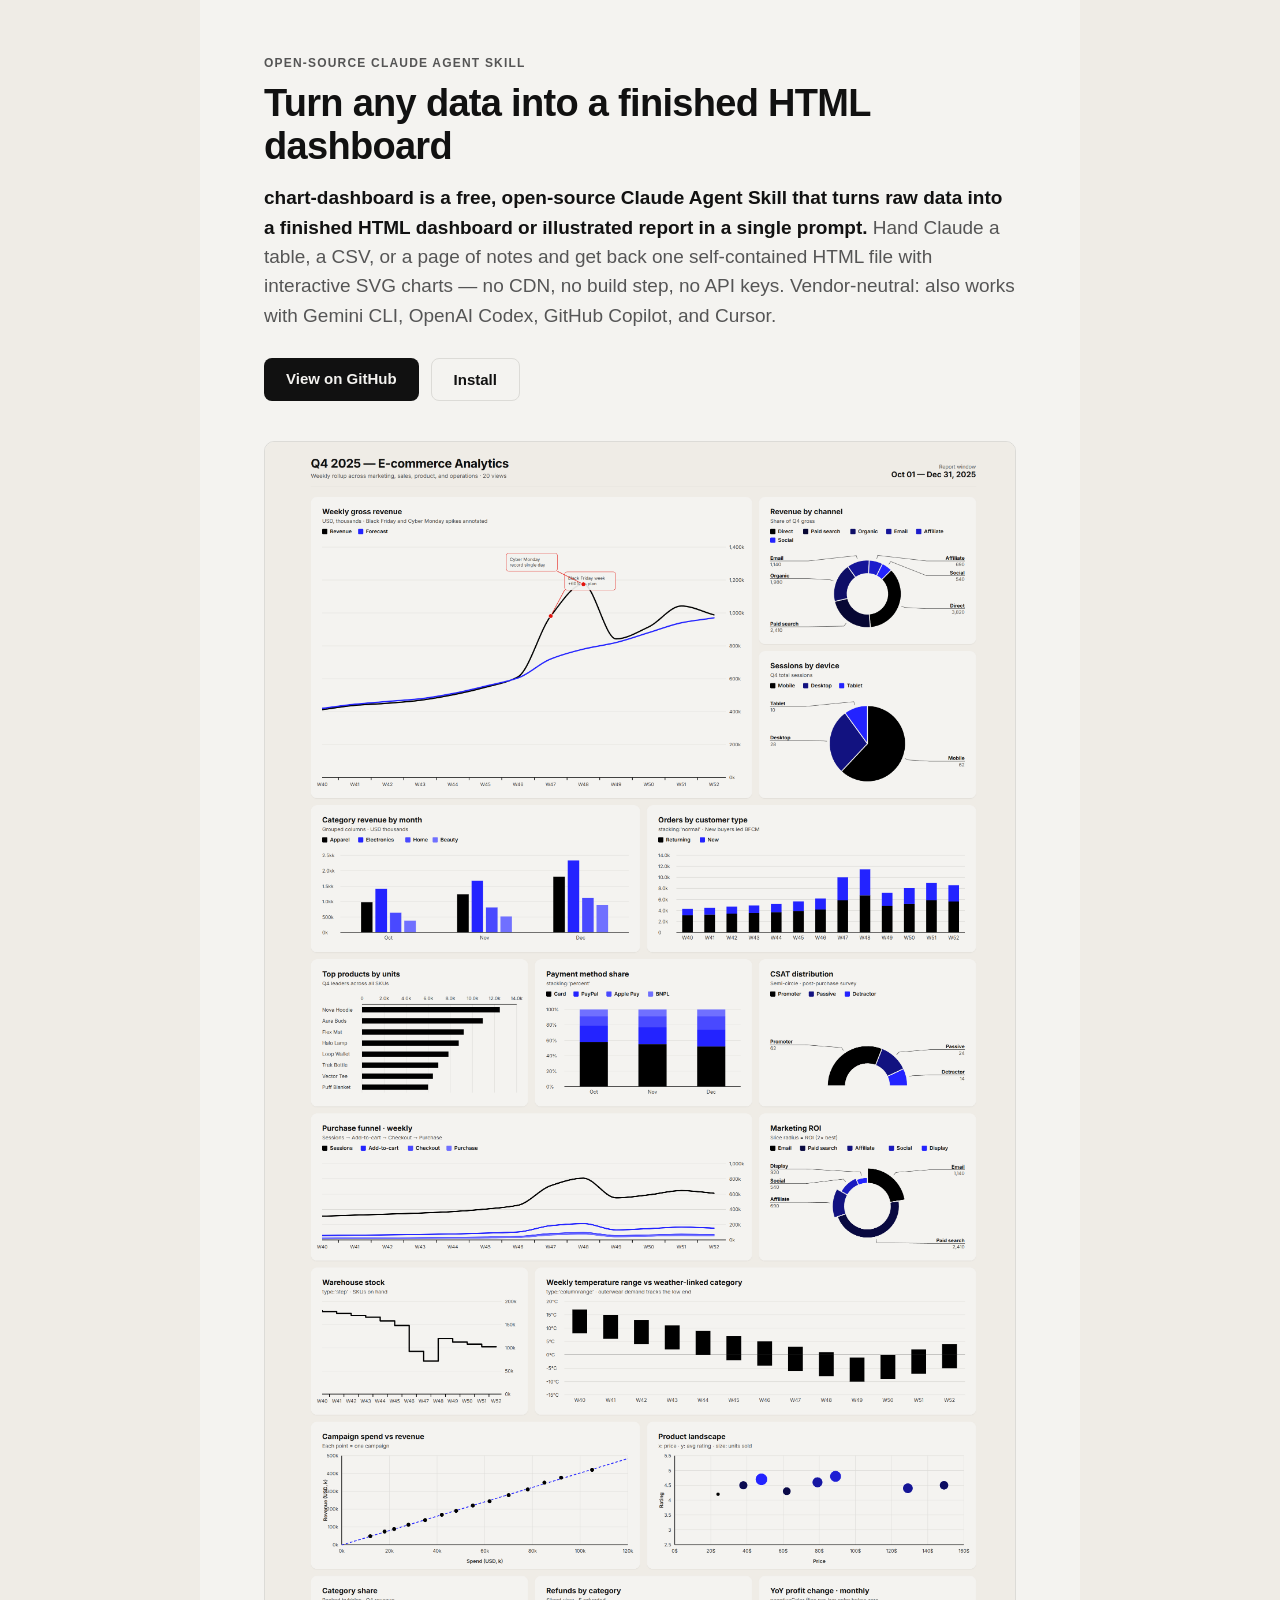
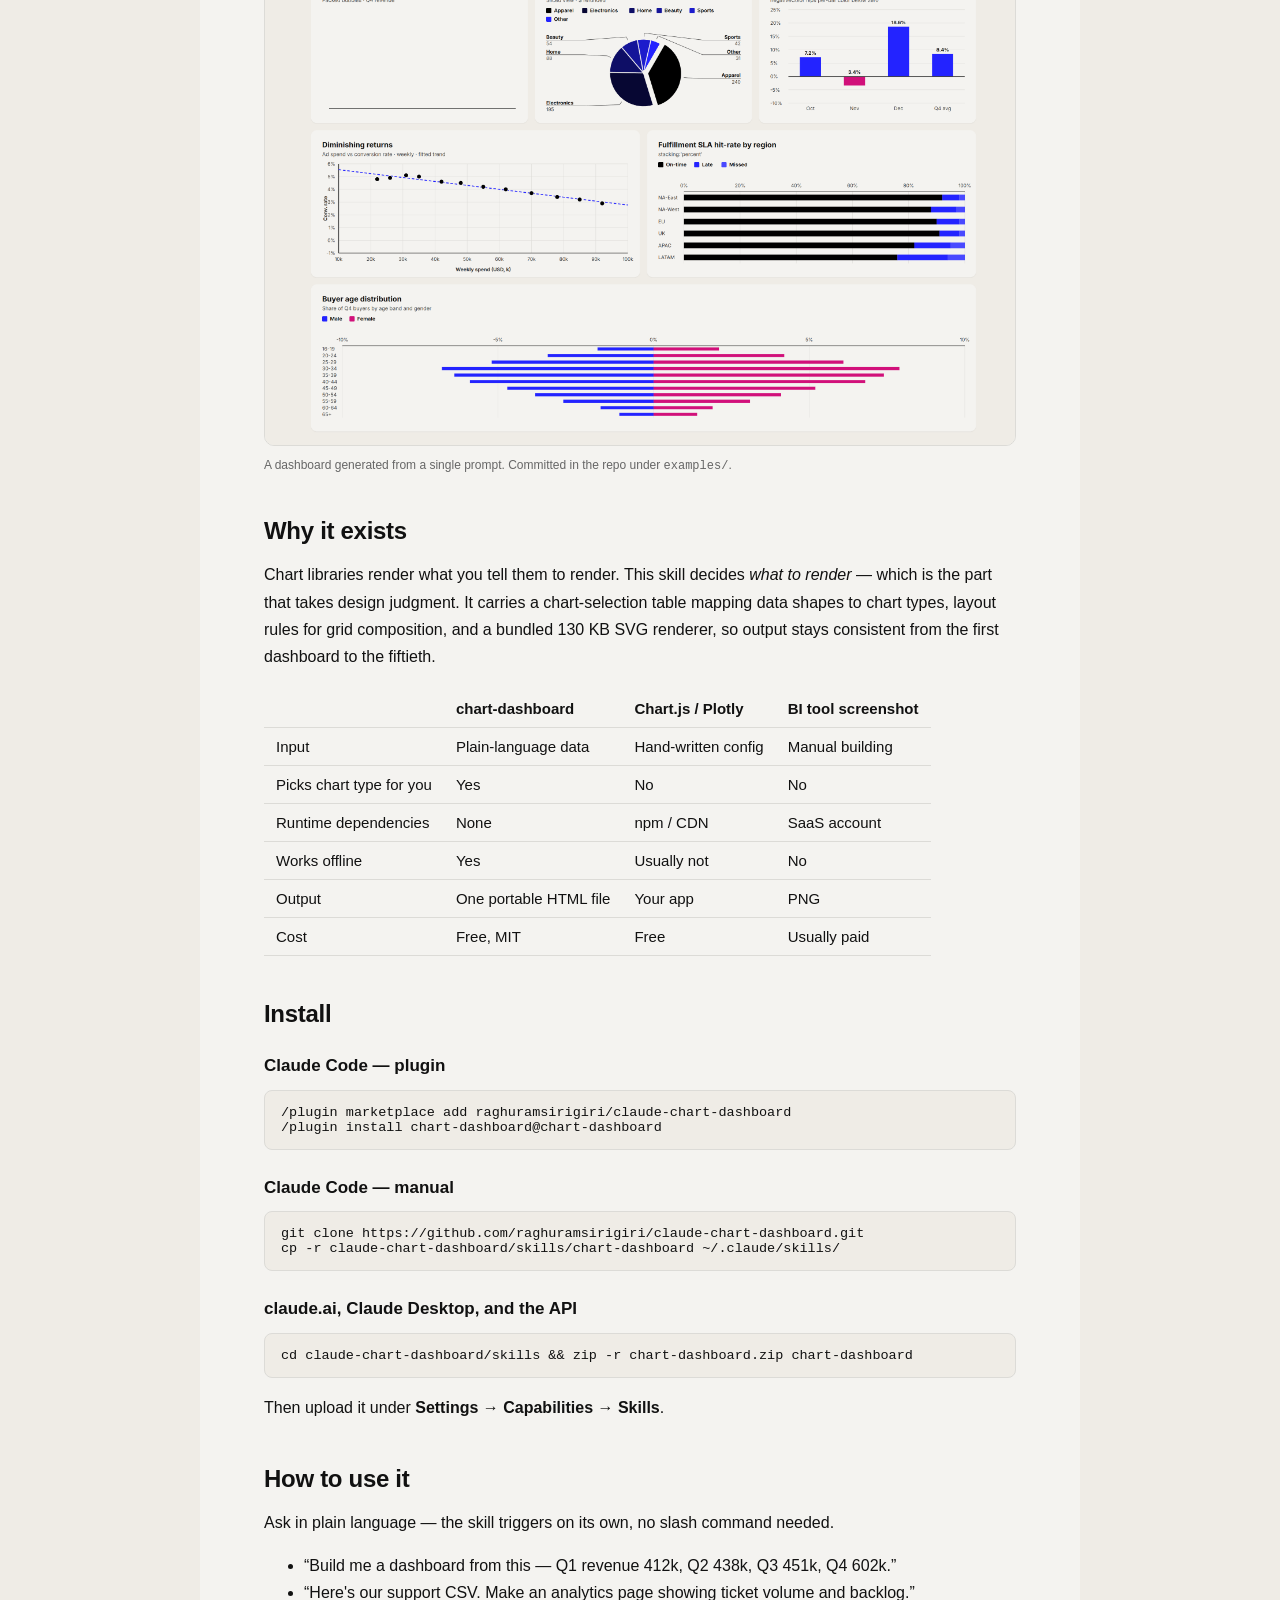
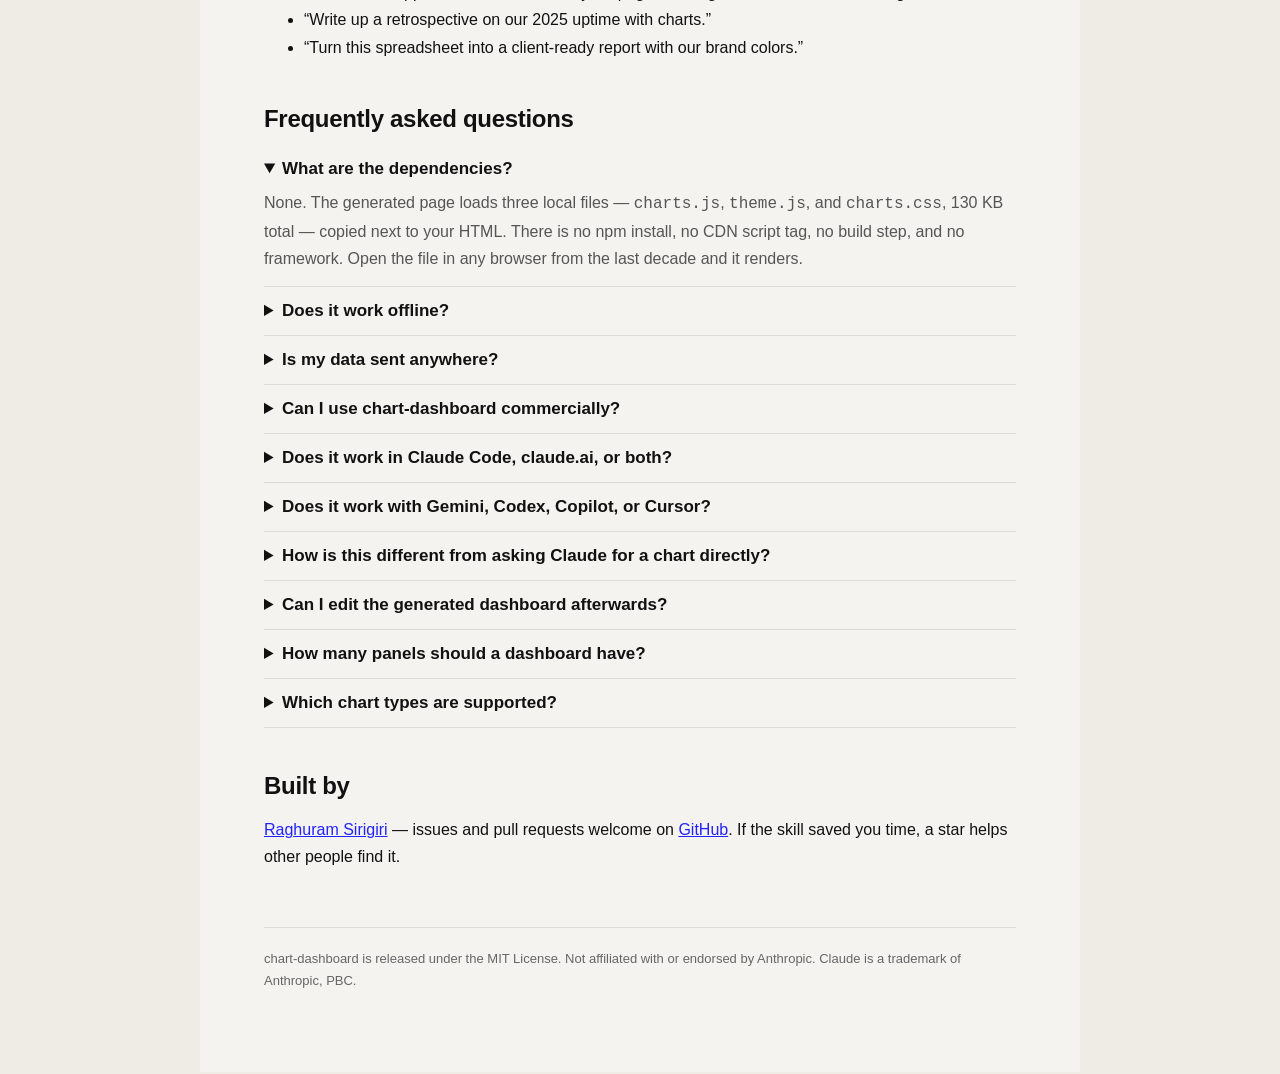
==== docs/index.html @ 050ef976 "feat: add documentation, vendor-neutral instruction files, and landing page for chart-dashboard skil" ====
<!doctype html>
<html lang="en">
<head>
<meta charset="utf-8">
<meta name="viewport" content="width=device-width,initial-scale=1">
<title>chart-dashboard — Claude Skill for HTML Dashboards &amp; Reports</title>
<meta name="description" content="Free Claude Agent Skill that turns a table, CSV, or plain-language data into a self-contained HTML dashboard with interactive SVG charts. Zero dependencies.">
<link rel="canonical" href="https://raghuramsirigiri.github.io/claude-chart-dashboard/">
<meta name="author" content="Raghuram Sirigiri">
<meta name="robots" content="index,follow,max-image-preview:large">

<meta property="og:type" content="website">
<meta property="og:site_name" content="chart-dashboard">
<meta property="og:url" content="https://raghuramsirigiri.github.io/claude-chart-dashboard/">
<meta property="og:title" content="chart-dashboard — Claude Skill for Generating HTML Dashboards from Any Data">
<meta property="og:description" content="Turn a table, CSV, or plain-language data into a self-contained HTML dashboard with interactive SVG charts. Zero dependencies, works offline, MIT licensed.">
<meta property="og:image" content="https://raghuramsirigiri.github.io/claude-chart-dashboard/screenshot.png">
<meta property="og:image:alt" content="A 20-panel HTML analytics dashboard generated by the chart-dashboard Claude skill">

<meta name="twitter:card" content="summary_large_image">
<meta name="twitter:title" content="chart-dashboard — Claude Skill for Generating HTML Dashboards">
<meta name="twitter:description" content="Turn any data into a self-contained HTML dashboard with interactive SVG charts. Zero dependencies, works offline.">
<meta name="twitter:image" content="https://raghuramsirigiri.github.io/claude-chart-dashboard/screenshot.png">

<script type="application/ld+json">
{
  "@context": "https://schema.org",
  "@type": "SoftwareApplication",
  "name": "chart-dashboard",
  "alternateName": "chart-dashboard Claude Skill",
  "description": "A Claude Agent Skill that turns any data — a table, CSV, pasted numbers, metrics, or notes — into a self-contained HTML dashboard or illustrated report with interactive SVG charts. No CDN, no build step, no runtime dependencies.",
  "applicationCategory": "DeveloperApplication",
  "applicationSubCategory": "Data Visualization",
  "operatingSystem": "Windows, macOS, Linux, Web",
  "url": "https://raghuramsirigiri.github.io/claude-chart-dashboard/",
  "codeRepository": "https://github.com/raghuramsirigiri/claude-chart-dashboard",
  "downloadUrl": "https://github.com/raghuramsirigiri/claude-chart-dashboard",
  "license": "https://opensource.org/licenses/MIT",
  "softwareVersion": "1.0.0",
  "programmingLanguage": "JavaScript",
  "screenshot": "https://raghuramsirigiri.github.io/claude-chart-dashboard/screenshot.png",
  "offers": {
    "@type": "Offer",
    "price": "0",
    "priceCurrency": "USD"
  },
  "author": {
    "@type": "Person",
    "name": "Raghuram Sirigiri",
    "url": "https://github.com/raghuramsirigiri",
    "sameAs": ["https://github.com/raghuramsirigiri"]
  },
  "keywords": "claude skill, claude code plugin, dashboard generator, data visualization, SVG charts, HTML dashboard, CSV to dashboard, KPI report, business intelligence"
}
</script>

<script type="application/ld+json">
{
  "@context": "https://schema.org",
  "@type": "FAQPage",
  "mainEntity": [
    {
      "@type": "Question",
      "name": "What are the dependencies?",
      "acceptedAnswer": {
        "@type": "Answer",
        "text": "None. The generated page loads three local files — charts.js, theme.js, and charts.css, 130 KB total — copied next to your HTML. There is no npm install, no CDN script tag, no build step, and no framework. Open the file in any browser from the last decade and it renders."
      }
    },
    {
      "@type": "Question",
      "name": "Does it work offline?",
      "acceptedAnswer": {
        "@type": "Answer",
        "text": "Yes. The only outbound request is an optional Google Fonts import for the Inter typeface. If that fails — offline, air-gapped, or behind a strict content security policy — the charts fall back to Segoe UI or Helvetica and everything still renders. Delete the @import line for zero network calls."
      }
    },
    {
      "@type": "Question",
      "name": "Is my data sent anywhere?",
      "acceptedAnswer": {
        "@type": "Answer",
        "text": "The generated HTML makes no network calls and contains no analytics or telemetry. Your data is embedded in the file itself and stays wherever you put the file. Claude itself processes your prompt normally — this skill adds no extra data flow."
      }
    },
    {
      "@type": "Question",
      "name": "Can I use chart-dashboard commercially?",
      "acceptedAnswer": {
        "@type": "Answer",
        "text": "Yes. chart-dashboard is MIT licensed, including for client work and commercial products. Attribution is appreciated but not required."
      }
    },
    {
      "@type": "Question",
      "name": "Does it work in Claude Code, claude.ai, or both?",
      "acceptedAnswer": {
        "@type": "Answer",
        "text": "Both, plus Claude Desktop and the Claude API. The Agent Skills format is shared across all of them. Install as a Claude Code plugin, copy the folder into ~/.claude/skills/, or upload a zip under Settings, Capabilities, Skills."
      }
    },
    {
      "@type": "Question",
      "name": "Does it work with Gemini, Codex, Copilot, or Cursor?",
      "acceptedAnswer": {
        "@type": "Answer",
        "text": "Yes. The skill is vendor-neutral — plain Markdown instructions plus a dependency-free JavaScript library, with no Claude-specific tools or APIs required. Copy the skill folder into your project and reference it from your tool's instruction file: AGENTS.md for OpenAI Codex, Cursor, Zed and Aider; GEMINI.md for Gemini CLI; or .github/copilot-instructions.md for GitHub Copilot. The repository ships all three as working examples."
      }
    },
    {
      "@type": "Question",
      "name": "How is this different from asking Claude for a chart directly?",
      "acceptedAnswer": {
        "@type": "Answer",
        "text": "Without the skill, Claude reaches for whatever library it guesses at, output quality swings between prompts, and pages often break offline because of CDN script tags. The skill fixes the renderer, carries a chart-selection table so the chart type matches the data shape, and enforces layout rules — so the tenth dashboard looks like the first."
      }
    },
    {
      "@type": "Question",
      "name": "Can I edit the generated dashboard afterwards?",
      "acceptedAnswer": {
        "@type": "Answer",
        "text": "Yes. The output is readable HTML with one Charts function call per panel. Edit the data arrays by hand, or ask Claude to change a panel and it will edit the file in place."
      }
    },
    {
      "@type": "Question",
      "name": "How many panels should a dashboard have?",
      "acceptedAnswer": {
        "@type": "Answer",
        "text": "Eight to twenty. Below eight, a report format usually reads better; above twenty, split it into multiple pages. The skill follows this rule by default."
      }
    },
    {
      "@type": "Question",
      "name": "Which chart types are supported?",
      "acceptedAnswer": {
        "@type": "Answer",
        "text": "Line, spline and step charts; grouped, stacked, 100% stacked, range, pyramid and 3D columns and bars; donut and pie including semi-circle and variable radius; scatter with linear regression; bubble and packed bubble. Maps, Sankey diagrams, treemaps and heatmaps are not supported yet."
      }
    }
  ]
}
</script>

<style>
  :root {
    --bg:#efece6; --paper:#f4f3f0; --ink:#111111; --muted:#555555;
    --soft:#666666; --hair:#dcdbd7; --accent:#2323ff;
  }
  @media (prefers-color-scheme: dark) {
    :root { --bg:#141414; --paper:#1c1c1c; --ink:#f2f2f2; --muted:#b0b0b0;
            --soft:#909090; --hair:#333333; --accent:#7a7aff; }
  }
  * { box-sizing:border-box; }
  html,body { margin:0; padding:0; background:var(--bg); color:var(--ink);
    font-family:'Inter','Segoe UI',Arial,Helvetica,sans-serif;
    -webkit-font-smoothing:antialiased; }
  .wrap { max-width:880px; margin:0 auto; background:var(--paper);
    padding:56px 64px 80px; }
  @media (max-width:720px){ .wrap{padding:32px 20px} }

  .kicker { font-size:12px; color:var(--muted); text-transform:uppercase;
    letter-spacing:1.2px; font-weight:700; }
  h1 { font-size:38px; line-height:1.12; letter-spacing:-0.7px; margin:12px 0 16px; }
  .lede { font-size:19px; color:var(--muted); line-height:1.55; margin:0 0 24px; }
  .lede b { color:var(--ink); }
  h2 { font-size:24px; margin:44px 0 12px; letter-spacing:-0.3px; }
  h3 { font-size:17px; margin:28px 0 8px; }
  p, li { font-size:16px; line-height:1.7; color:var(--ink); }
  a { color:var(--accent); }

  .cta { display:flex; gap:12px; flex-wrap:wrap; margin:28px 0 8px; }
  .btn { display:inline-block; padding:12px 22px; border-radius:8px;
    background:var(--ink); color:var(--paper); text-decoration:none;
    font-weight:600; font-size:15px; }
  .btn.alt { background:transparent; color:var(--ink);
    border:1.5px solid var(--hair); }

  img.shot { width:100%; height:auto; margin:32px 0 8px; border-radius:10px;
    border:1px solid var(--hair); }
  figcaption { font-size:12px; color:var(--soft); margin-bottom:24px; }

  pre { background:var(--bg); border:1px solid var(--hair); border-radius:8px;
    padding:14px 16px; overflow-x:auto; font-size:13.5px; }
  code { font-family:ui-monospace,'Cascadia Code',Consolas,monospace; }

  table { border-collapse:collapse; width:100%; margin:20px 0; font-size:15px;
    display:block; overflow-x:auto; }
  th,td { text-align:left; padding:10px 12px; border-bottom:1px solid var(--hair); }
  th { font-weight:700; }

  details { border-bottom:1px solid var(--hair); padding:14px 0; }
  summary { font-size:17px; font-weight:600; cursor:pointer; }
  details p { margin:10px 0 0; color:var(--muted); }

  footer { margin-top:56px; padding-top:20px; border-top:1px solid var(--hair);
    font-size:13px; color:var(--soft); line-height:1.7; }
</style>
</head>
<body>
<main class="wrap">

  <div class="kicker">Open-source Claude Agent Skill</div>
  <h1>Turn any data into a finished HTML dashboard</h1>
  <p class="lede"><b>chart-dashboard is a free, open-source Claude Agent Skill that
    turns raw data into a finished HTML dashboard or illustrated report in a single
    prompt.</b> Hand Claude a table, a CSV, or a page of notes and get back one
    self-contained HTML file with interactive SVG charts — no CDN, no build step,
    no API keys. Vendor-neutral: also works with Gemini CLI, OpenAI Codex, GitHub
    Copilot, and Cursor.</p>

  <div class="cta">
    <a class="btn" href="https://github.com/raghuramsirigiri/claude-chart-dashboard">View on GitHub</a>
    <a class="btn alt" href="#install">Install</a>
  </div>

  <img class="shot" src="screenshot.png"
       alt="A 20-panel HTML analytics dashboard generated by the chart-dashboard Claude skill, showing an annotated revenue line chart, donut charts for channel mix, ranked bar charts, and a full-width stacked column chart in a cream and ink print theme">
  <figcaption>A dashboard generated from a single prompt. Committed in the repo under <code>examples/</code>.</figcaption>

  <h2>Why it exists</h2>
  <p>Chart libraries render what you tell them to render. This skill decides
    <em>what to render</em> — which is the part that takes design judgment. It
    carries a chart-selection table mapping data shapes to chart types, layout
    rules for grid composition, and a bundled 130 KB SVG renderer, so output stays
    consistent from the first dashboard to the fiftieth.</p>

  <table>
    <thead><tr><th></th><th>chart-dashboard</th><th>Chart.js / Plotly</th><th>BI tool screenshot</th></tr></thead>
    <tbody>
      <tr><td>Input</td><td>Plain-language data</td><td>Hand-written config</td><td>Manual building</td></tr>
      <tr><td>Picks chart type for you</td><td>Yes</td><td>No</td><td>No</td></tr>
      <tr><td>Runtime dependencies</td><td>None</td><td>npm / CDN</td><td>SaaS account</td></tr>
      <tr><td>Works offline</td><td>Yes</td><td>Usually not</td><td>No</td></tr>
      <tr><td>Output</td><td>One portable HTML file</td><td>Your app</td><td>PNG</td></tr>
      <tr><td>Cost</td><td>Free, MIT</td><td>Free</td><td>Usually paid</td></tr>
    </tbody>
  </table>

  <h2 id="install">Install</h2>
  <h3>Claude Code — plugin</h3>
<pre><code>/plugin marketplace add raghuramsirigiri/claude-chart-dashboard
/plugin install chart-dashboard@chart-dashboard</code></pre>

  <h3>Claude Code — manual</h3>
<pre><code>git clone https://github.com/raghuramsirigiri/claude-chart-dashboard.git
cp -r claude-chart-dashboard/skills/chart-dashboard ~/.claude/skills/</code></pre>

  <h3>claude.ai, Claude Desktop, and the API</h3>
<pre><code>cd claude-chart-dashboard/skills &amp;&amp; zip -r chart-dashboard.zip chart-dashboard</code></pre>
  <p>Then upload it under <strong>Settings → Capabilities → Skills</strong>.</p>

  <h2>How to use it</h2>
  <p>Ask in plain language — the skill triggers on its own, no slash command needed.</p>
  <ul>
    <li>“Build me a dashboard from this — Q1 revenue 412k, Q2 438k, Q3 451k, Q4 602k.”</li>
    <li>“Here's our support CSV. Make an analytics page showing ticket volume and backlog.”</li>
    <li>“Write up a retrospective on our 2025 uptime with charts.”</li>
    <li>“Turn this spreadsheet into a client-ready report with our brand colors.”</li>
  </ul>

  <h2>Frequently asked questions</h2>

  <details open>
    <summary>What are the dependencies?</summary>
    <p>None. The generated page loads three local files — <code>charts.js</code>,
      <code>theme.js</code>, and <code>charts.css</code>, 130 KB total — copied next
      to your HTML. There is no npm install, no CDN script tag, no build step, and no
      framework. Open the file in any browser from the last decade and it renders.</p>
  </details>

  <details>
    <summary>Does it work offline?</summary>
    <p>Yes. The only outbound request is an optional Google Fonts import for the Inter
      typeface. If that fails — offline, air-gapped, or behind a strict content
      security policy — the charts fall back to Segoe UI or Helvetica and everything
      still renders. Delete the <code>@import</code> line for zero network calls.</p>
  </details>

  <details>
    <summary>Is my data sent anywhere?</summary>
    <p>The generated HTML makes no network calls and contains no analytics or
      telemetry. Your data is embedded in the file itself and stays wherever you put
      the file. Claude itself processes your prompt normally — this skill adds no
      extra data flow.</p>
  </details>

  <details>
    <summary>Can I use chart-dashboard commercially?</summary>
    <p>Yes. MIT licensed, including client work and commercial products. Attribution
      is appreciated but not required.</p>
  </details>

  <details>
    <summary>Does it work in Claude Code, claude.ai, or both?</summary>
    <p>Both, plus Claude Desktop and the Claude API. The Agent Skills format is shared
      across all of them — see <a href="#install">Install</a> for the path matching
      your setup.</p>
  </details>

  <details>
    <summary>Does it work with Gemini, Codex, Copilot, or Cursor?</summary>
    <p>Yes. The skill is vendor-neutral — plain Markdown instructions plus a
      dependency-free JavaScript library, with no Claude-specific tools or APIs
      required. Copy the skill folder into your project and reference it from your
      tool's instruction file: <code>AGENTS.md</code> for OpenAI Codex, Cursor, Zed
      and Aider; <code>GEMINI.md</code> for Gemini CLI; or
      <code>.github/copilot-instructions.md</code> for GitHub Copilot. The
      repository ships all three as working examples.</p>
  </details>

  <details>
    <summary>How is this different from asking Claude for a chart directly?</summary>
    <p>Without the skill, Claude reaches for whatever library it guesses at, output
      quality swings between prompts, and pages often break offline because of CDN
      script tags. The skill fixes the renderer, carries a chart-selection table so the
      chart type matches the data shape, and enforces layout rules — so the tenth
      dashboard looks like the first.</p>
  </details>

  <details>
    <summary>Can I edit the generated dashboard afterwards?</summary>
    <p>Yes. The output is readable HTML with one <code>Charts.*()</code> call per
      panel. Edit the data arrays by hand, or ask Claude to change a panel and it will
      edit the file in place.</p>
  </details>

  <details>
    <summary>How many panels should a dashboard have?</summary>
    <p>Eight to twenty. Below eight, a report format usually reads better; above
      twenty, split it into multiple pages. The skill follows this by default.</p>
  </details>

  <details>
    <summary>Which chart types are supported?</summary>
    <p>Line, spline and step; grouped, stacked, 100% stacked, range, pyramid and 3D
      columns and bars; donut and pie including semi-circle and variable radius;
      scatter with linear regression; bubble and packed bubble. Maps, Sankey diagrams,
      treemaps and heatmaps are not supported yet.</p>
  </details>

  <h2>Built by</h2>
  <p><a href="https://github.com/raghuramsirigiri">Raghuram Sirigiri</a> — issues and
    pull requests welcome on
    <a href="https://github.com/raghuramsirigiri/claude-chart-dashboard">GitHub</a>.
    If the skill saved you time, a star helps other people find it.</p>

  <footer>
    chart-dashboard is released under the MIT License. Not affiliated with or endorsed
    by Anthropic. Claude is a trademark of Anthropic, PBC.
  </footer>

</main>
</body>
</html>
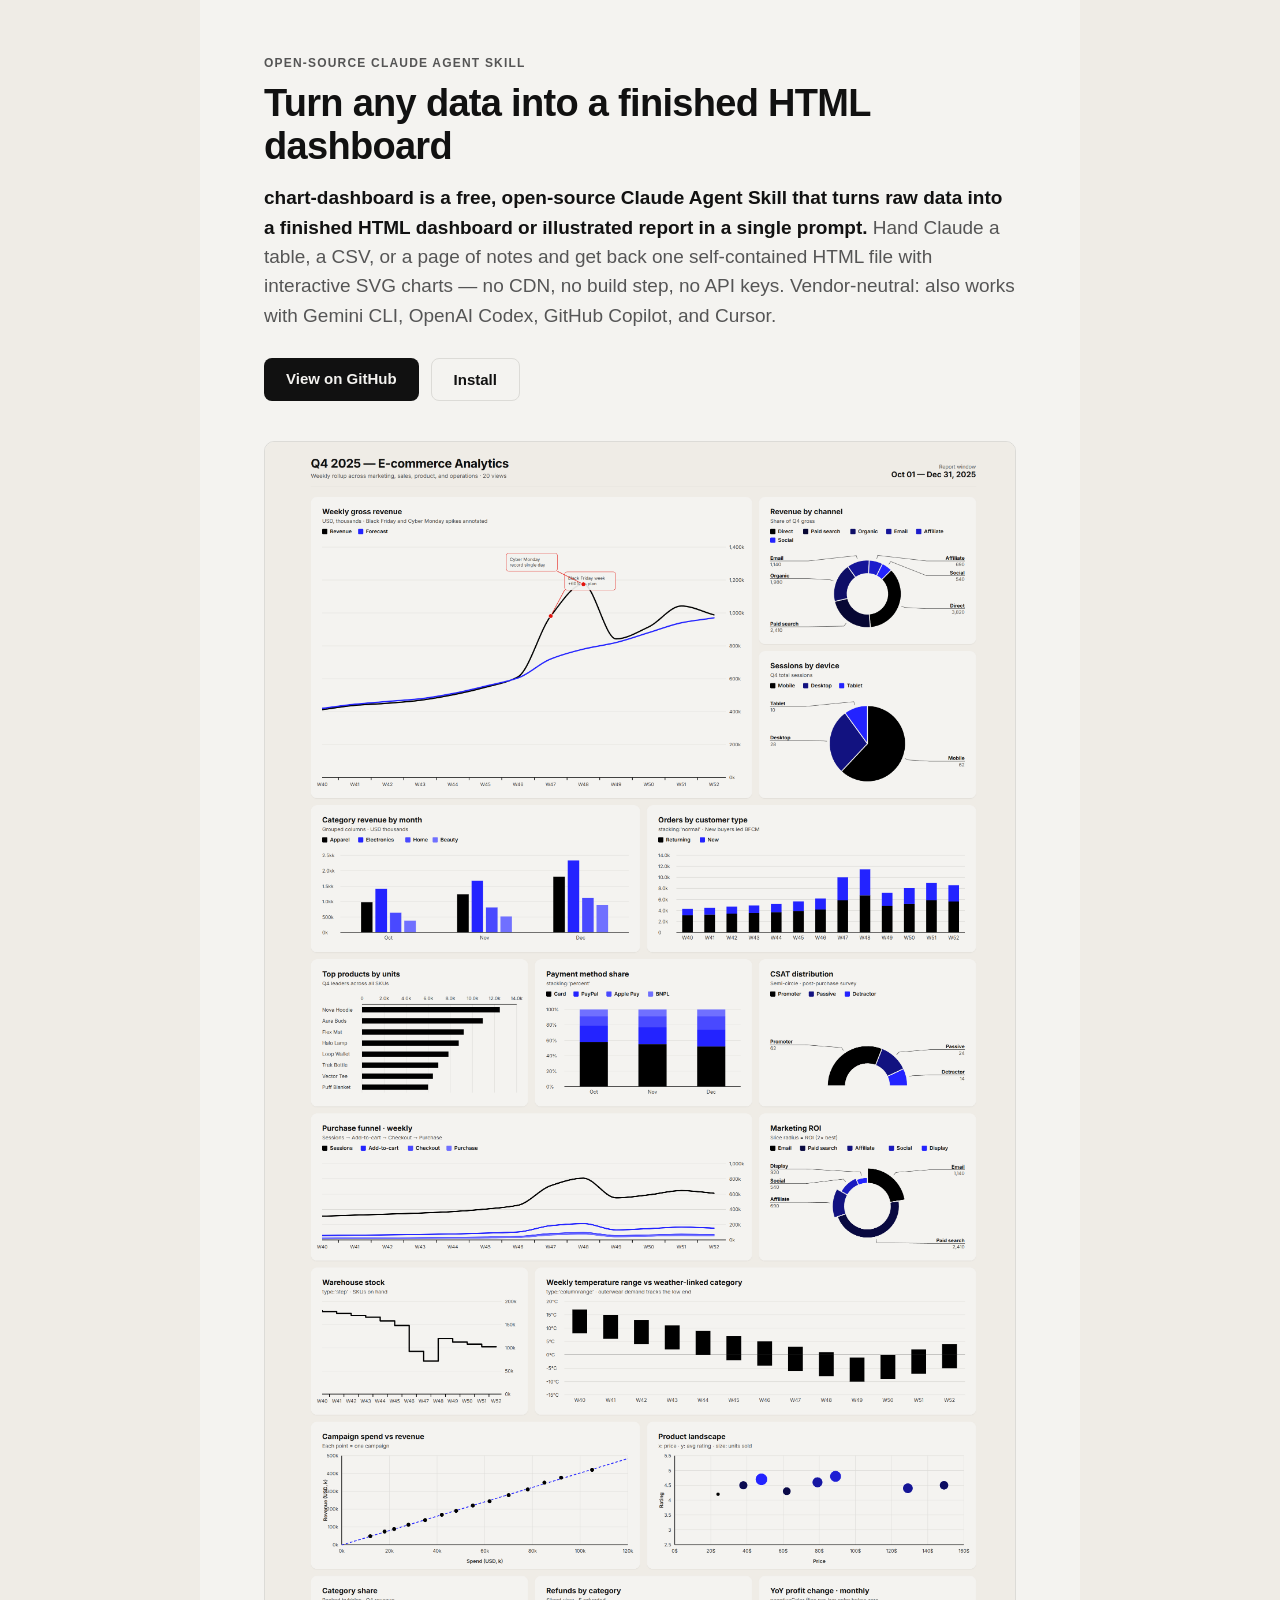
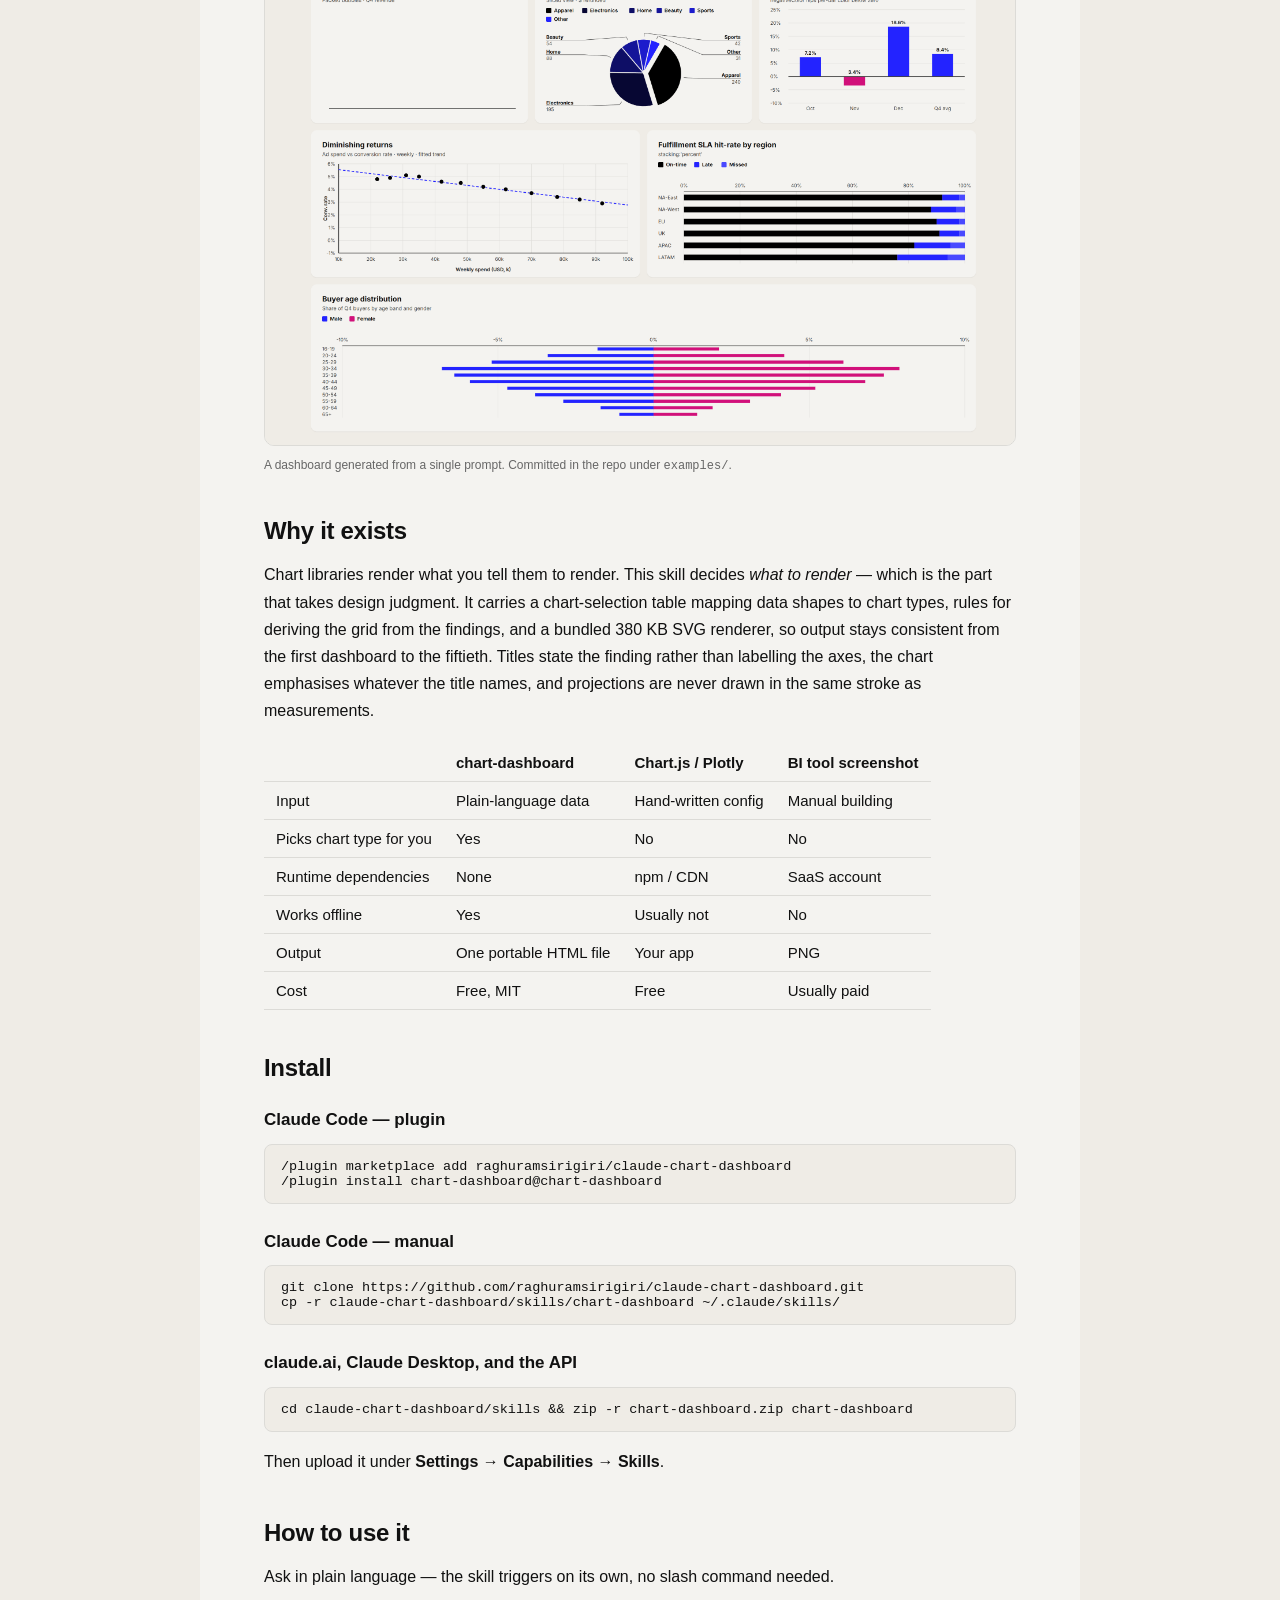
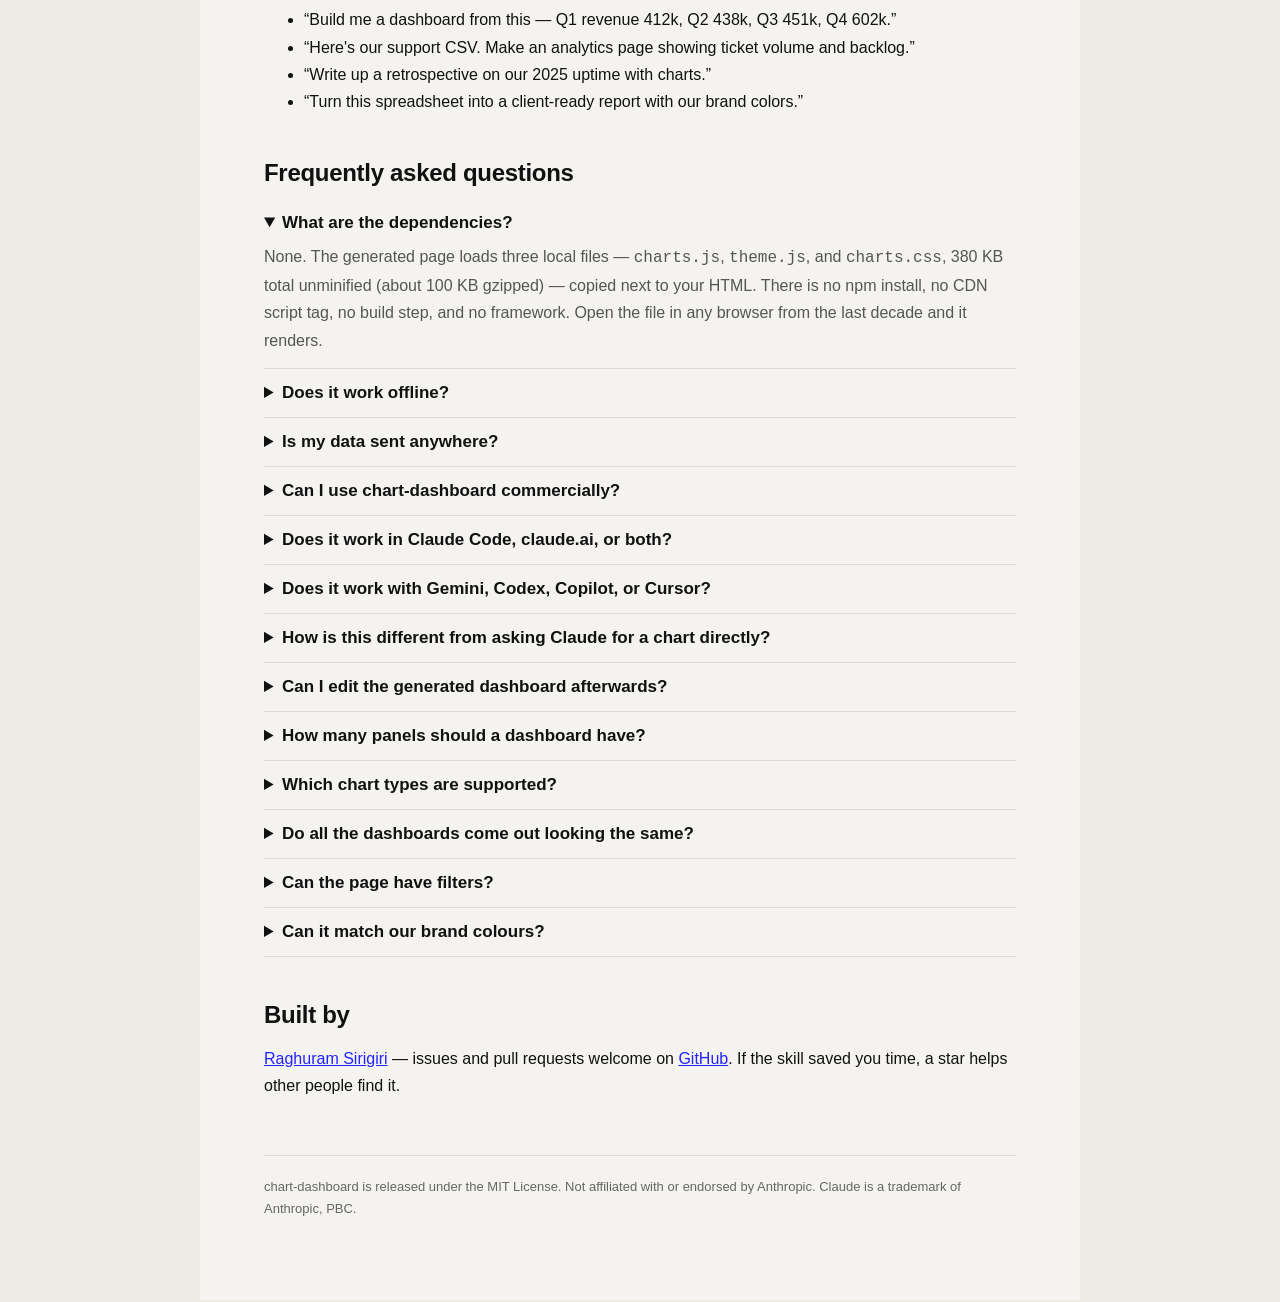
==== commit 2c7f014a: "docs: catch the README, landing page and agent files up with the library The docs were last refreshe" ====
--- a/docs/index.html
+++ b/docs/index.html
@@ -64,7 +64,7 @@
       "name": "What are the dependencies?",
       "acceptedAnswer": {
         "@type": "Answer",
-        "text": "None. The generated page loads three local files — charts.js, theme.js, and charts.css, 130 KB total — copied next to your HTML. There is no npm install, no CDN script tag, no build step, and no framework. Open the file in any browser from the last decade and it renders."
+        "text": "None. The generated page loads three local files — charts.js, theme.js, and charts.css, 380 KB total unminified (about 100 KB gzipped) — copied next to your HTML. There is no npm install, no CDN script tag, no build step, and no framework. Open the file in any browser from the last decade and it renders."
       }
     },
     {
@@ -128,7 +128,7 @@
       "name": "How many panels should a dashboard have?",
       "acceptedAnswer": {
         "@type": "Answer",
-        "text": "Eight to twenty. Below eight, a report format usually reads better; above twenty, split it into multiple pages. The skill follows this rule by default."
+        "text": "As many as there are findings. The skill puts one panel per question the data answers, rather than filling a fixed grid: four numbers get a small page, twenty measures get a long one. Padding a dashboard with filler charts is the failure it is written to avoid."
       }
     },
     {
@@ -136,7 +136,7 @@
       "name": "Which chart types are supported?",
       "acceptedAnswer": {
         "@type": "Answer",
-        "text": "Line, spline and step charts; grouped, stacked, 100% stacked, range, pyramid and 3D columns and bars; donut and pie including semi-circle and variable radius; scatter with linear regression; bubble and packed bubble. Maps, Sankey diagrams, treemaps and heatmaps are not supported yet."
+        "text": "Line, spline and step charts; grouped, stacked, 100% stacked, range, pyramid and 3D columns and bars; axis-free ranked bar lists; bar insight tables that pair each row's bars with an insight line and a headline stat; waffle dot grids for part-of-whole shares; donut and pie including semi-circle and variable radius; scatter with linear regression; bubble and packed bubble; geofacet tile grids with bar, heat or gauge tiles per region; and a panels compositor that groups several charts under one shared title. True geographic maps, Sankey diagrams, treemaps and heatmaps are not supported yet."
       }
     }
   ]
@@ -222,9 +222,11 @@
   <h2>Why it exists</h2>
   <p>Chart libraries render what you tell them to render. This skill decides
     <em>what to render</em> — which is the part that takes design judgment. It
-    carries a chart-selection table mapping data shapes to chart types, layout
-    rules for grid composition, and a bundled 130 KB SVG renderer, so output stays
-    consistent from the first dashboard to the fiftieth.</p>
+    carries a chart-selection table mapping data shapes to chart types, rules for
+    deriving the grid from the findings, and a bundled 380 KB SVG renderer, so output
+    stays consistent from the first dashboard to the fiftieth. Titles state the
+    finding rather than labelling the axes, the chart emphasises whatever the title
+    names, and projections are never drawn in the same stroke as measurements.</p>
 
   <table>
     <thead><tr><th></th><th>chart-dashboard</th><th>Chart.js / Plotly</th><th>BI tool screenshot</th></tr></thead>
@@ -265,7 +267,7 @@
   <details open>
     <summary>What are the dependencies?</summary>
     <p>None. The generated page loads three local files — <code>charts.js</code>,
-      <code>theme.js</code>, and <code>charts.css</code>, 130 KB total — copied next
+      <code>theme.js</code>, and <code>charts.css</code>, 380 KB total unminified (about 100 KB gzipped) — copied next
       to your HTML. There is no npm install, no CDN script tag, no build step, and no
       framework. Open the file in any browser from the last decade and it renders.</p>
   </details>
@@ -328,16 +330,47 @@
 
   <details>
     <summary>How many panels should a dashboard have?</summary>
-    <p>Eight to twenty. Below eight, a report format usually reads better; above
-      twenty, split it into multiple pages. The skill follows this by default.</p>
+    <p>As many as there are findings. The skill puts one panel per question
+      the data answers rather than filling a fixed grid — four numbers get a small
+      page, twenty measures get a long one.</p>
   </details>
 
   <details>
     <summary>Which chart types are supported?</summary>
     <p>Line, spline and step; grouped, stacked, 100% stacked, range, pyramid and 3D
-      columns and bars; donut and pie including semi-circle and variable radius;
-      scatter with linear regression; bubble and packed bubble. Maps, Sankey diagrams,
-      treemaps and heatmaps are not supported yet.</p>
+      columns and bars; axis-free ranked bar lists; bar insight tables pairing each
+      row's bars with an insight line and a headline stat; waffle dot grids for
+      part-of-whole shares; donut and pie including semi-circle
+      and variable radius; scatter with linear regression; bubble and packed bubble;
+      geofacet tile grids (bar, heat or gauge tiles per region, US states built in);
+      and a <code>panels</code> compositor that groups several charts under one shared title.
+      True geographic maps, Sankey diagrams, treemaps and heatmaps are not supported yet.</p>
+  </details>
+
+  <details>
+    <summary>Do all the dashboards come out looking the same?</summary>
+    <p>They shouldn't. The layout is derived from the shape of the analysis — one
+      dominant trend opens differently from a head-to-head comparison, a ranking, or
+      six co-equal measures — and the templates ship without a starter grid so no
+      single arrangement gets copied onto every page. What stays constant is the
+      design system: type scale, spacing, legend position and stroke weights.</p>
+  </details>
+
+  <details>
+    <summary>Can the page have filters?</summary>
+    <p>Yes, and they're wired end to end: the dataset is filtered rather than the
+      label swapped, every dependent panel and KPI redraws, and any title stating a
+      finding is recomputed from the filtered rows. All or nothing — a half-wired
+      dropdown discredits the numbers that are correct.</p>
+  </details>
+
+  <details>
+    <summary>Can it match our brand colours?</summary>
+    <p>Point it at your stylesheet, a screenshot, or a single hex. Two bundled
+      scripts run the same OKLCH recipe — paper, a greyscale ink ramp, a seven-step
+      series ramp, and separate accent, annotation and counter roles, each contrast
+      checked. Colour is the only thing a brand changes; the type scale and spacing
+      stay fixed so the charts still read as one family.</p>
   </details>
 
   <h2>Built by</h2>
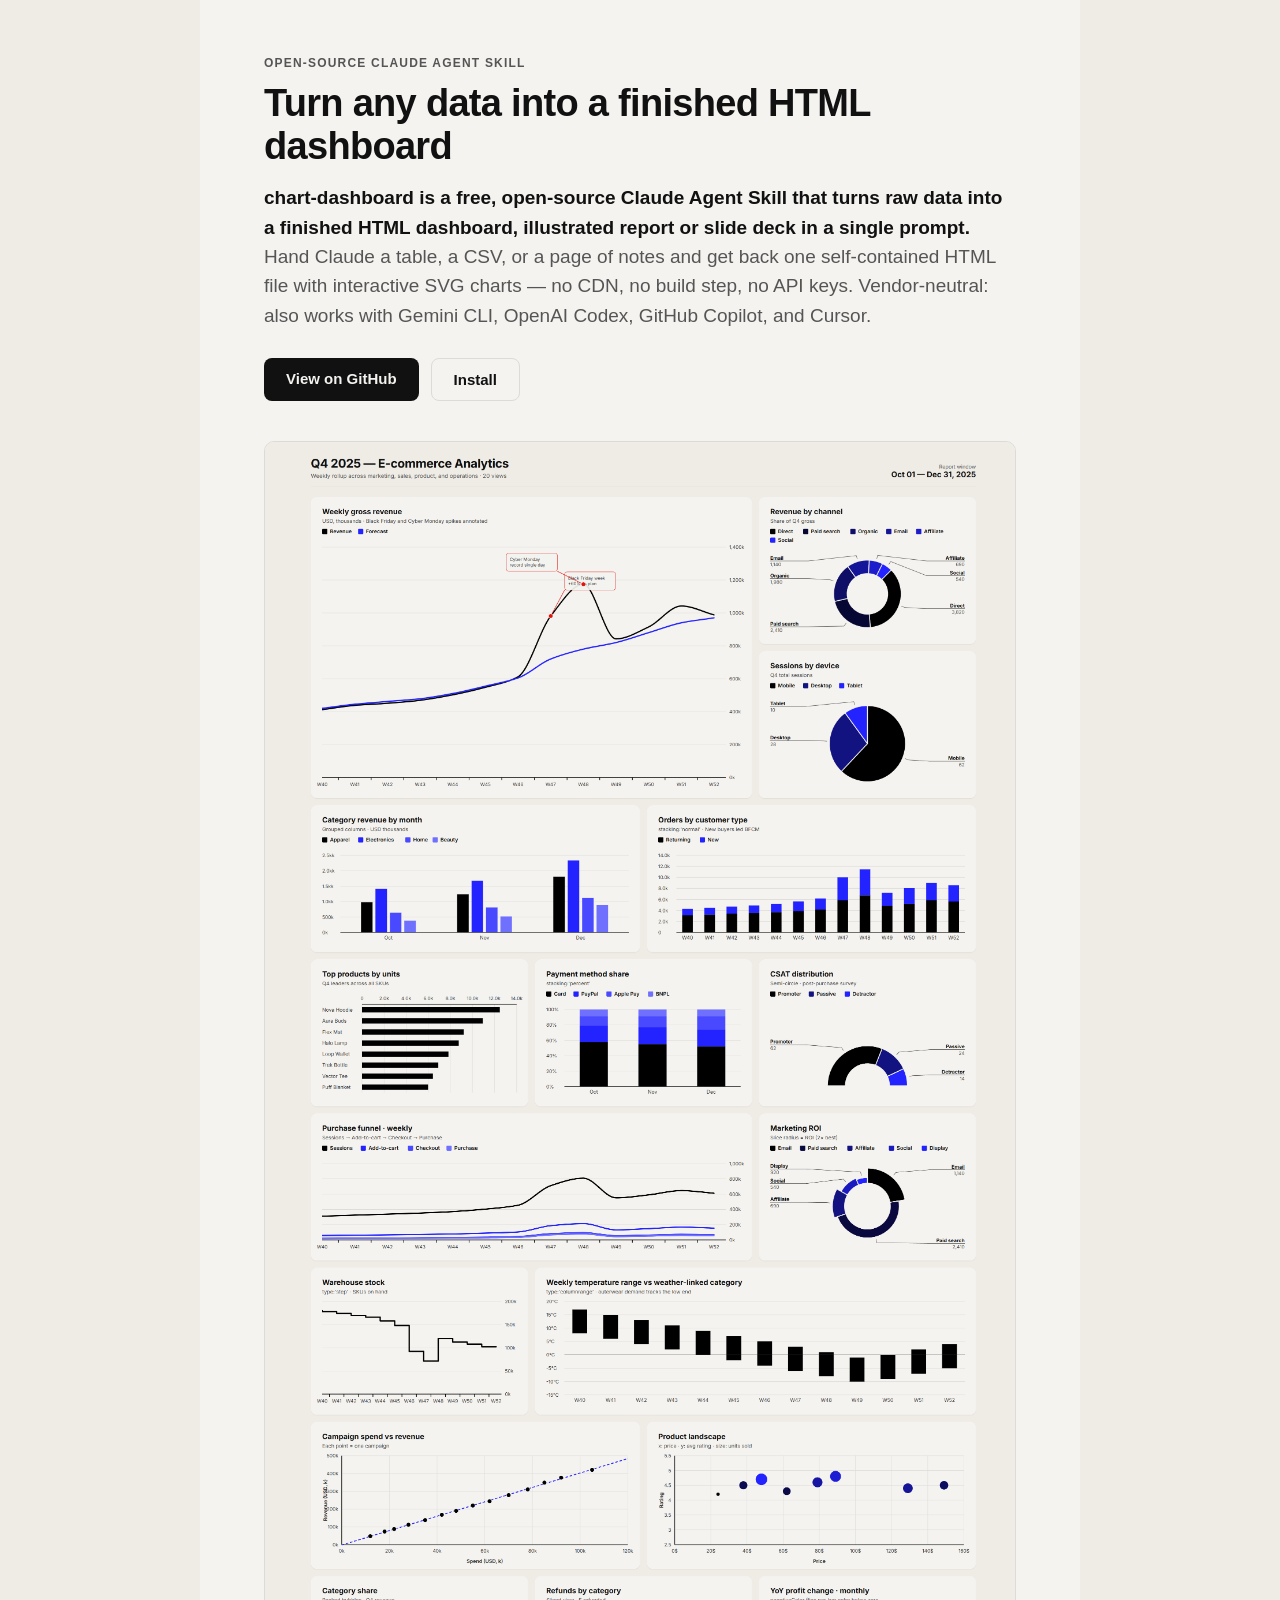
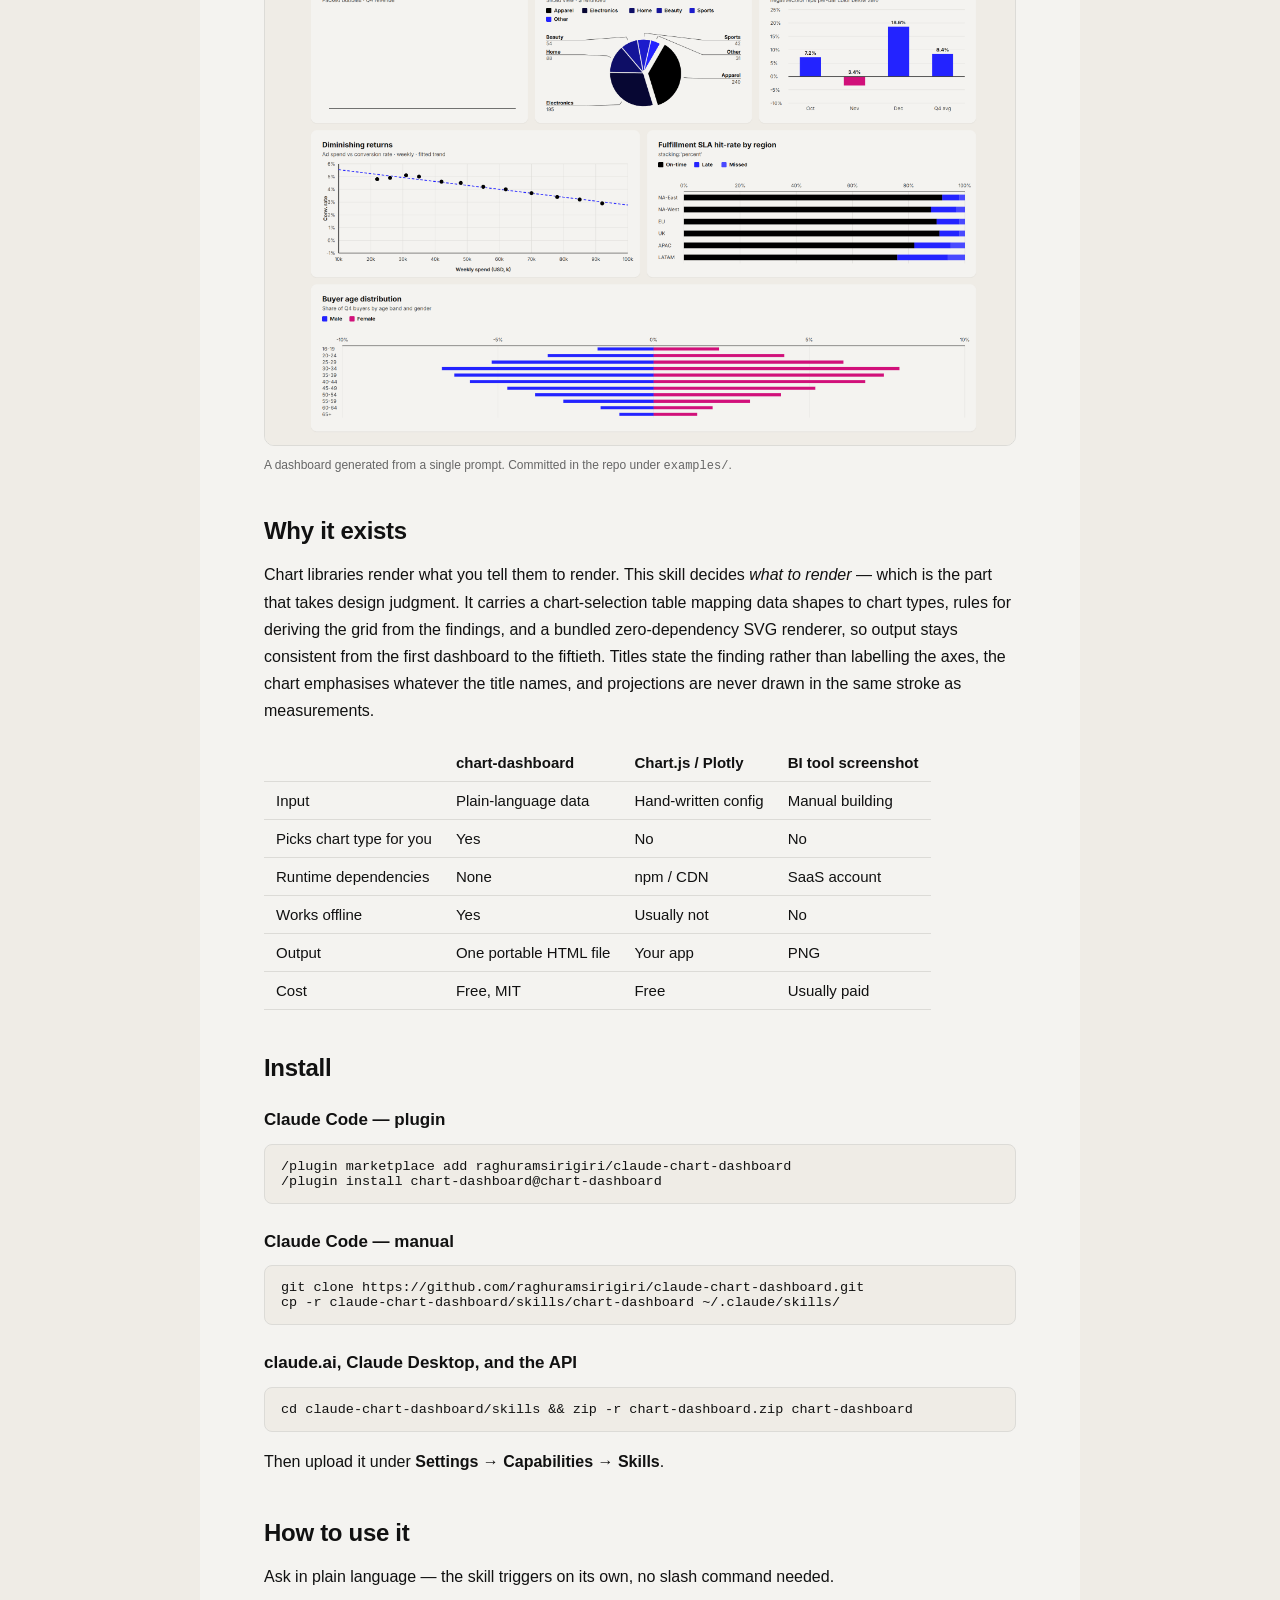
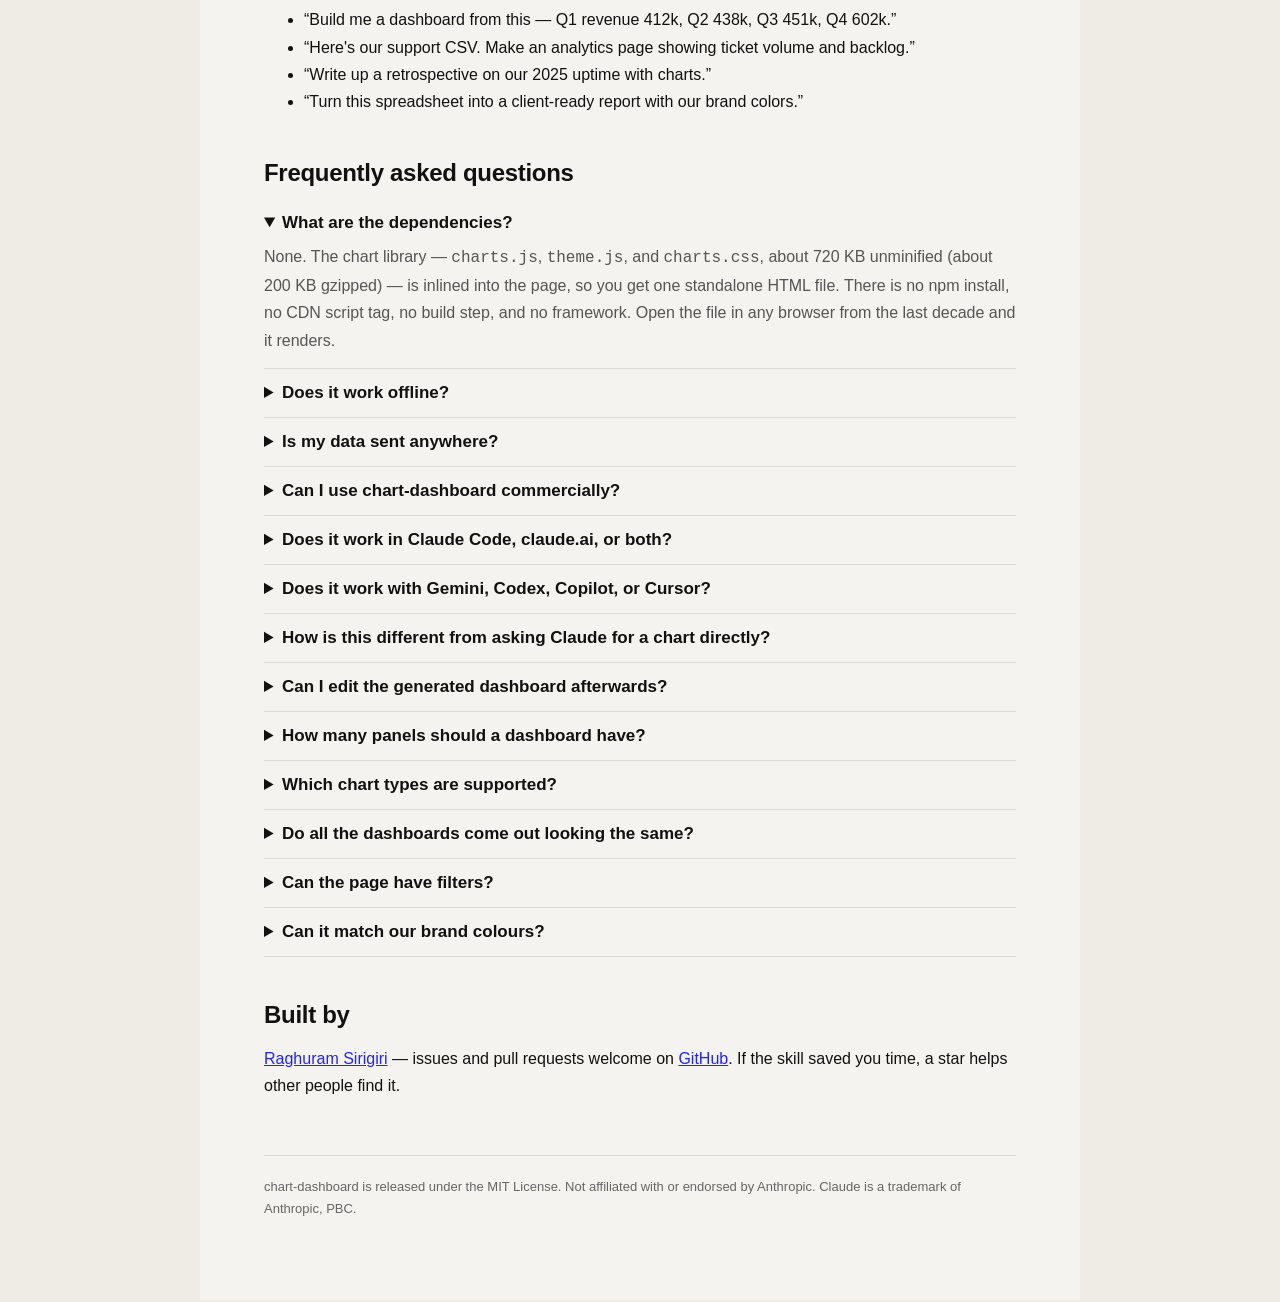
==== commit ea33e63d: "docs: sync README, agent instructions and site with the skill's decks, editable pages and chart set " ====
--- a/docs/index.html
+++ b/docs/index.html
@@ -28,7 +28,7 @@
   "@type": "SoftwareApplication",
   "name": "chart-dashboard",
   "alternateName": "chart-dashboard Claude Skill",
-  "description": "A Claude Agent Skill that turns any data — a table, CSV, pasted numbers, metrics, or notes — into a self-contained HTML dashboard or illustrated report with interactive SVG charts. No CDN, no build step, no runtime dependencies.",
+  "description": "A Claude Agent Skill that turns any data — a table, CSV, pasted numbers, metrics, or notes — into a self-contained HTML dashboard, illustrated report or slide deck with interactive SVG charts. No CDN, no build step, no runtime dependencies.",
   "applicationCategory": "DeveloperApplication",
   "applicationSubCategory": "Data Visualization",
   "operatingSystem": "Windows, macOS, Linux, Web",
@@ -64,7 +64,7 @@
       "name": "What are the dependencies?",
       "acceptedAnswer": {
         "@type": "Answer",
-        "text": "None. The generated page loads three local files — charts.js, theme.js, and charts.css, 380 KB total unminified (about 100 KB gzipped) — copied next to your HTML. There is no npm install, no CDN script tag, no build step, and no framework. Open the file in any browser from the last decade and it renders."
+        "text": "None. The chart library — charts.js, theme.js, and charts.css, about 720 KB unminified (about 200 KB gzipped) — is inlined into the page, so you get one standalone HTML file. There is no npm install, no CDN script tag, no build step, and no framework. Open the file in any browser from the last decade and it renders."
       }
     },
     {
@@ -72,7 +72,7 @@
       "name": "Does it work offline?",
       "acceptedAnswer": {
         "@type": "Answer",
-        "text": "Yes. The only outbound request is an optional Google Fonts import for the Inter typeface. If that fails — offline, air-gapped, or behind a strict content security policy — the charts fall back to Segoe UI or Helvetica and everything still renders. Delete the @import line for zero network calls."
+        "text": "Yes. The finished page makes no network requests at all — no CDN and no web font. It uses Inter when installed and falls back to Segoe UI or Helvetica, and the bundled checker fails any page that reaches for the network."
       }
     },
     {
@@ -120,7 +120,7 @@
       "name": "Can I edit the generated dashboard afterwards?",
       "acceptedAnswer": {
         "@type": "Answer",
-        "text": "Yes. The output is readable HTML with one Charts function call per panel. Edit the data arrays by hand, or ask Claude to change a panel and it will edit the file in place."
+        "text": "Yes. Ask for an editable page and it ships with an in-page editor: click Edit page to change text and numbers, switch chart types, recolour marks, and remove or move content, then save. Otherwise the output is readable HTML with one Charts function call per panel. Edit the data arrays by hand, or ask Claude to change a panel and it will edit the file in place."
       }
     },
     {
@@ -136,7 +136,7 @@
       "name": "Which chart types are supported?",
       "acceptedAnswer": {
         "@type": "Answer",
-        "text": "Line, spline and step charts; grouped, stacked, 100% stacked, range, pyramid and 3D columns and bars; axis-free ranked bar lists; bar insight tables that pair each row's bars with an insight line and a headline stat; waffle dot grids for part-of-whole shares; donut and pie including semi-circle and variable radius; scatter with linear regression; bubble and packed bubble; geofacet tile grids with bar, heat or gauge tiles per region; and a panels compositor that groups several charts under one shared title. True geographic maps, Sankey diagrams, treemaps and heatmaps are not supported yet."
+        "text": "Line, spline and step charts; grouped, stacked, 100% stacked, range, pyramid and 3D columns and bars; axis-free ranked bar lists; bar insight tables that pair each row's bars with an insight line and a headline stat; dumbbells, histograms, waterfalls, Sankey flows and radar charts; formatted tables and report tables; waffle dot grids for part-of-whole shares; donut and pie including semi-circle and variable radius; scatter with linear regression; bubble and packed bubble; geofacet tile grids with bar, heat or gauge tiles per region; and a panels compositor that groups several charts under one shared title. True geographic maps, treemaps and heatmaps are not supported yet."
       }
     }
   ]
@@ -204,8 +204,8 @@
   <div class="kicker">Open-source Claude Agent Skill</div>
   <h1>Turn any data into a finished HTML dashboard</h1>
   <p class="lede"><b>chart-dashboard is a free, open-source Claude Agent Skill that
-    turns raw data into a finished HTML dashboard or illustrated report in a single
-    prompt.</b> Hand Claude a table, a CSV, or a page of notes and get back one
+    turns raw data into a finished HTML dashboard, illustrated report or slide deck in a
+    single prompt.</b> Hand Claude a table, a CSV, or a page of notes and get back one
     self-contained HTML file with interactive SVG charts — no CDN, no build step,
     no API keys. Vendor-neutral: also works with Gemini CLI, OpenAI Codex, GitHub
     Copilot, and Cursor.</p>
@@ -223,7 +223,7 @@
   <p>Chart libraries render what you tell them to render. This skill decides
     <em>what to render</em> — which is the part that takes design judgment. It
     carries a chart-selection table mapping data shapes to chart types, rules for
-    deriving the grid from the findings, and a bundled 380 KB SVG renderer, so output
+    deriving the grid from the findings, and a bundled zero-dependency SVG renderer, so output
     stays consistent from the first dashboard to the fiftieth. Titles state the
     finding rather than labelling the axes, the chart emphasises whatever the title
     names, and projections are never drawn in the same stroke as measurements.</p>
@@ -266,18 +266,17 @@
 
   <details open>
     <summary>What are the dependencies?</summary>
-    <p>None. The generated page loads three local files — <code>charts.js</code>,
-      <code>theme.js</code>, and <code>charts.css</code>, 380 KB total unminified (about 100 KB gzipped) — copied next
-      to your HTML. There is no npm install, no CDN script tag, no build step, and no
+    <p>None. The chart library — <code>charts.js</code>, <code>theme.js</code>, and
+      <code>charts.css</code>, about 720 KB unminified (about 200 KB gzipped) — is inlined
+      into the page, so you get one standalone HTML file. There is no npm install, no CDN script tag, no build step, and no
       framework. Open the file in any browser from the last decade and it renders.</p>
   </details>
 
   <details>
     <summary>Does it work offline?</summary>
-    <p>Yes. The only outbound request is an optional Google Fonts import for the Inter
-      typeface. If that fails — offline, air-gapped, or behind a strict content
-      security policy — the charts fall back to Segoe UI or Helvetica and everything
-      still renders. Delete the <code>@import</code> line for zero network calls.</p>
+    <p>Yes. The finished page makes no network requests at all — no CDN and no web
+      font. It uses Inter when installed and falls back to Segoe UI or Helvetica, and
+      the bundled checker fails any page that reaches for the network.</p>
   </details>
 
   <details>
@@ -323,8 +322,10 @@
 
   <details>
     <summary>Can I edit the generated dashboard afterwards?</summary>
-    <p>Yes. The output is readable HTML with one <code>Charts.*()</code> call per
-      panel. Edit the data arrays by hand, or ask Claude to change a panel and it will
+    <p>Yes. Ask for an <em>editable</em> page and it ships with an in-page editor:
+      click <b>Edit page</b> to change text and numbers, switch chart types, recolour
+      marks, and remove or move content, then save. Otherwise the output is readable
+      HTML with one <code>Charts.*()</code> call per panel. Edit the data arrays by hand, or ask Claude to change a panel and it will
       edit the file in place.</p>
   </details>
 
@@ -343,8 +344,9 @@
       part-of-whole shares; donut and pie including semi-circle
       and variable radius; scatter with linear regression; bubble and packed bubble;
       geofacet tile grids (bar, heat or gauge tiles per region, US states built in);
+      dumbbells, histograms, waterfalls, Sankey flows, radar charts and tables;
       and a <code>panels</code> compositor that groups several charts under one shared title.
-      True geographic maps, Sankey diagrams, treemaps and heatmaps are not supported yet.</p>
+      True geographic maps, treemaps and heatmaps are not supported yet.</p>
   </details>
 
   <details>
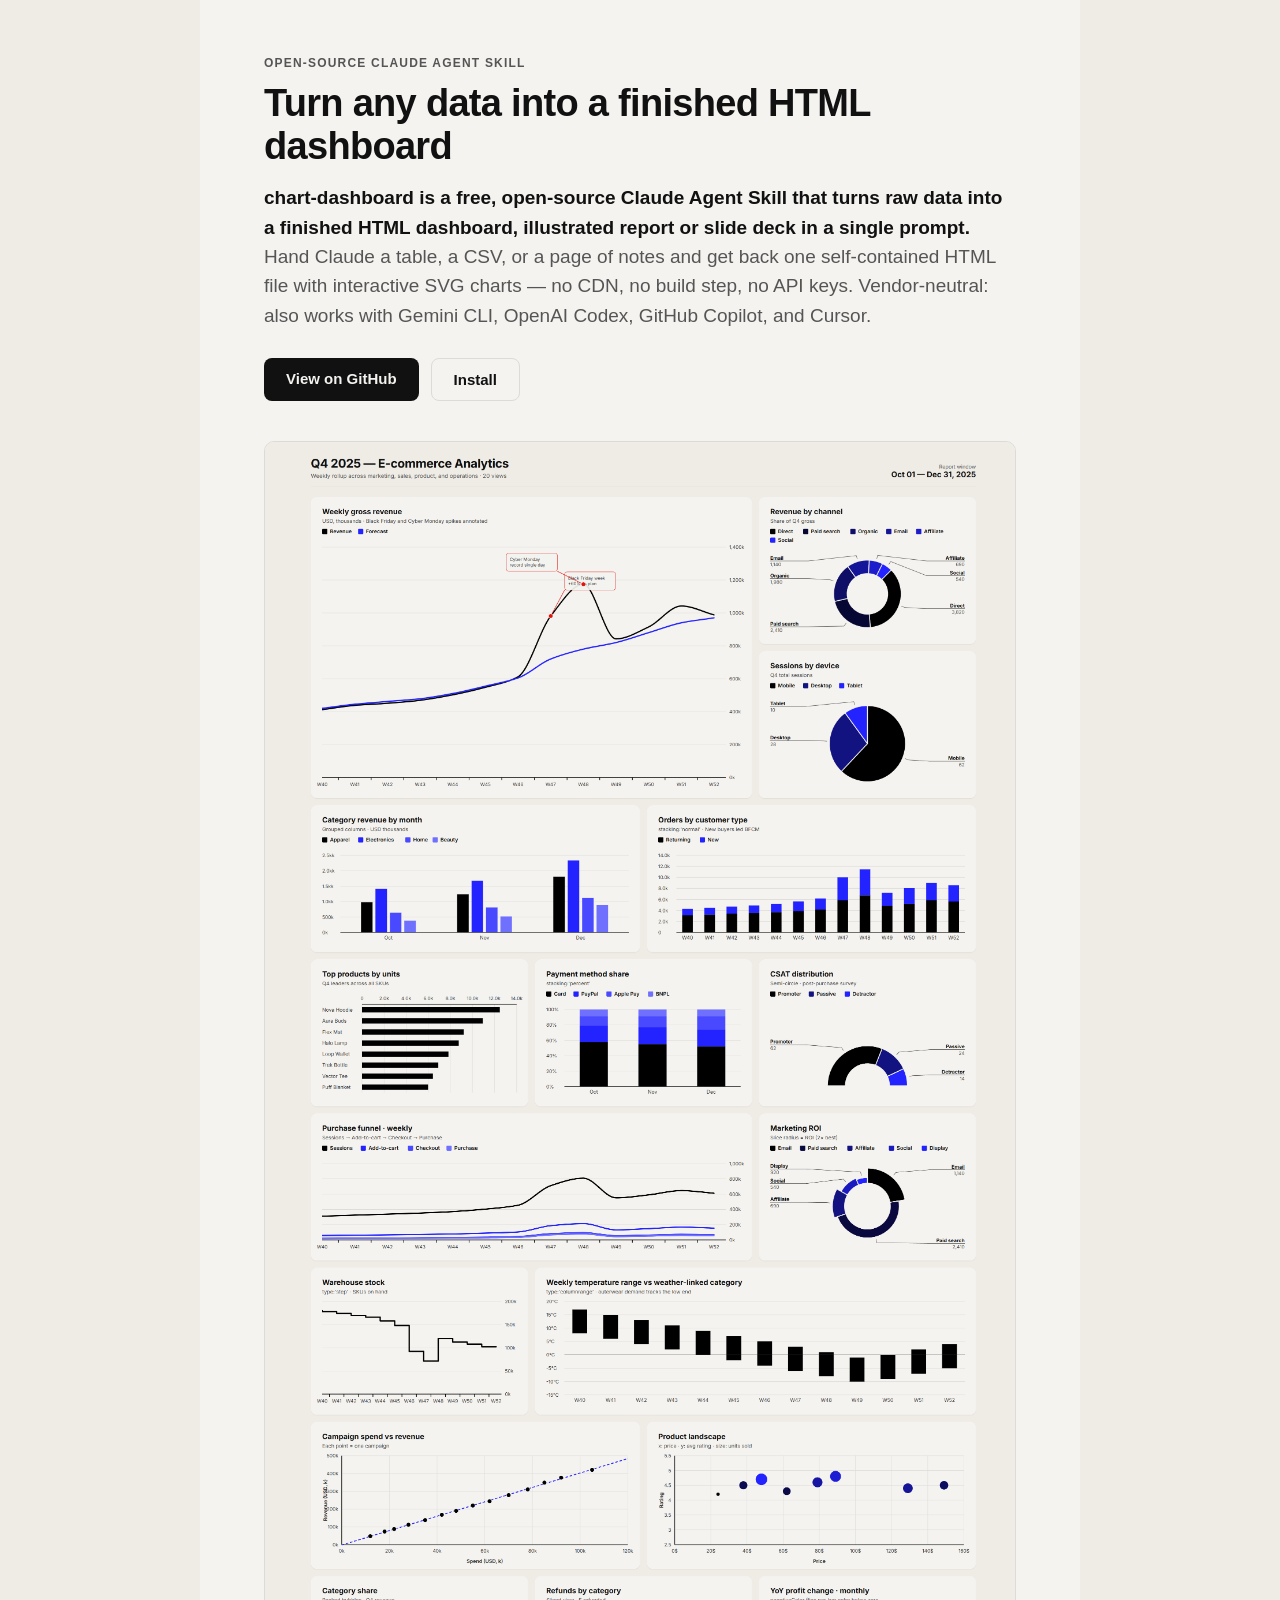
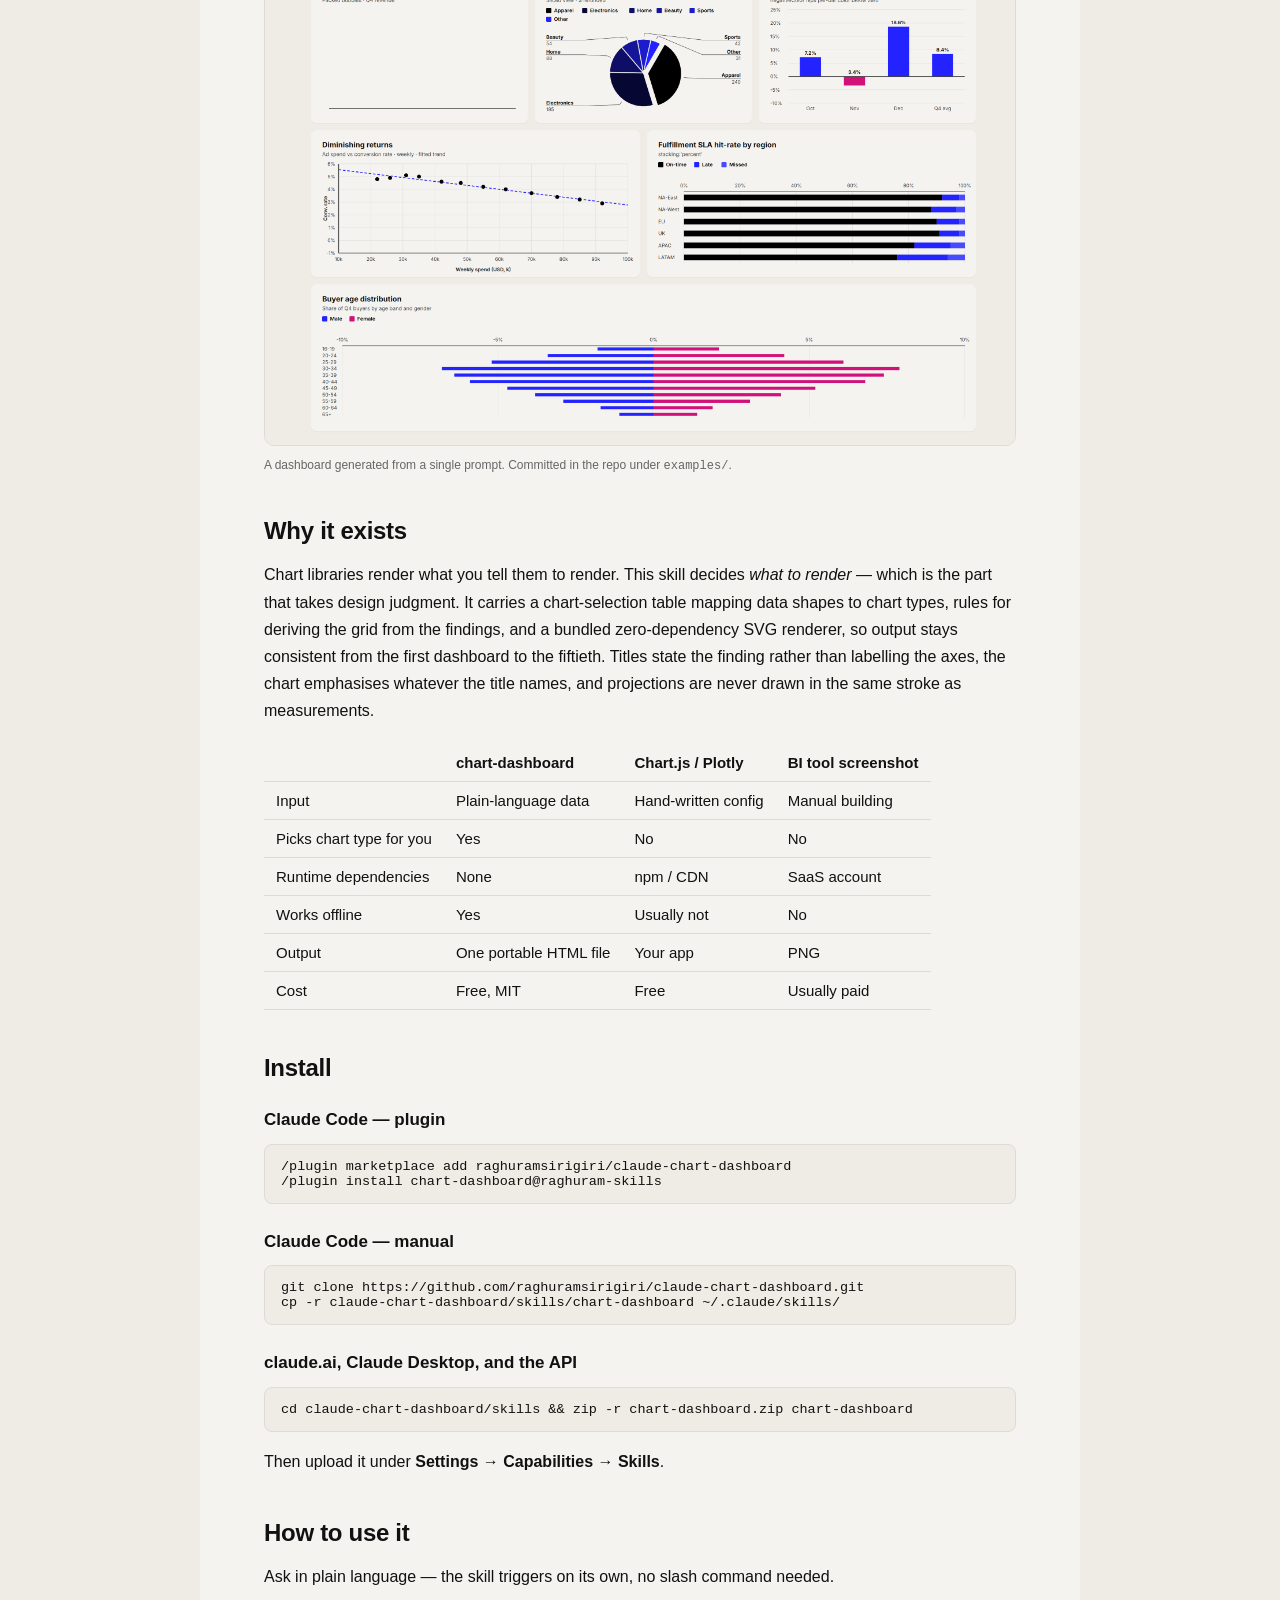
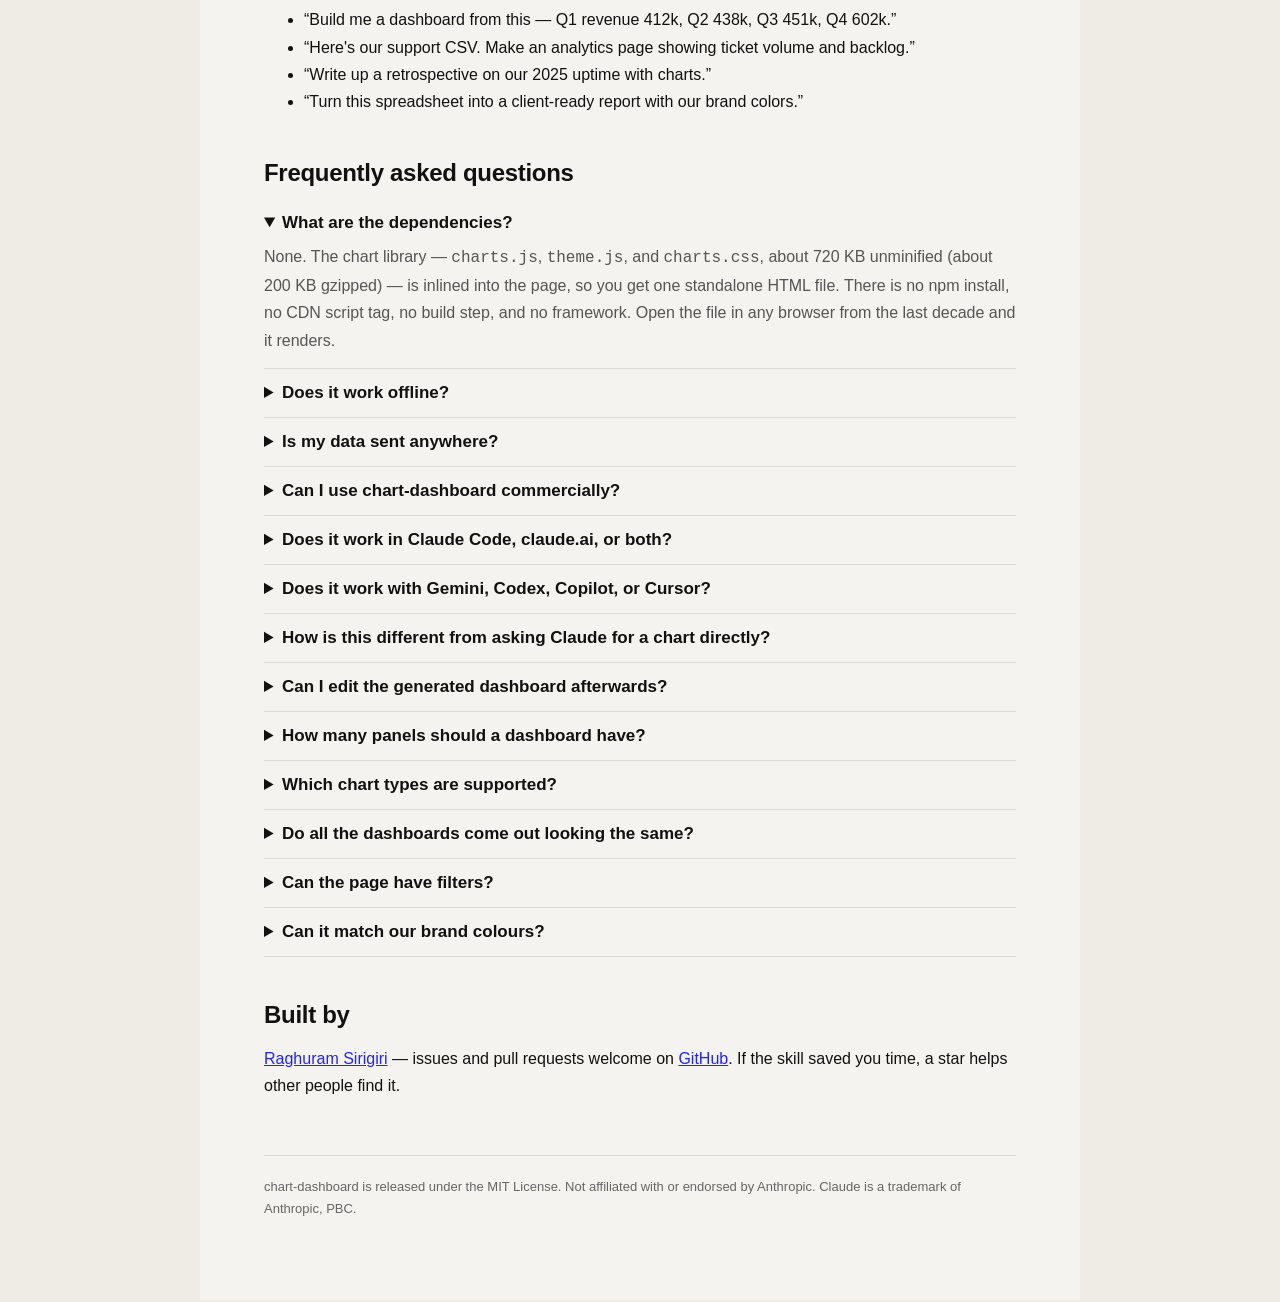
==== commit e6be2a7e: "chore: rename plugin marketplace to raghuram-skills Co-Authored-By: Claude Opus 5 <noreply@anthropic" ====
--- a/docs/index.html
+++ b/docs/index.html
@@ -243,7 +243,7 @@
   <h2 id="install">Install</h2>
   <h3>Claude Code — plugin</h3>
 <pre><code>/plugin marketplace add raghuramsirigiri/claude-chart-dashboard
-/plugin install chart-dashboard@chart-dashboard</code></pre>
+/plugin install chart-dashboard@raghuram-skills</code></pre>
 
   <h3>Claude Code — manual</h3>
 <pre><code>git clone https://github.com/raghuramsirigiri/claude-chart-dashboard.git
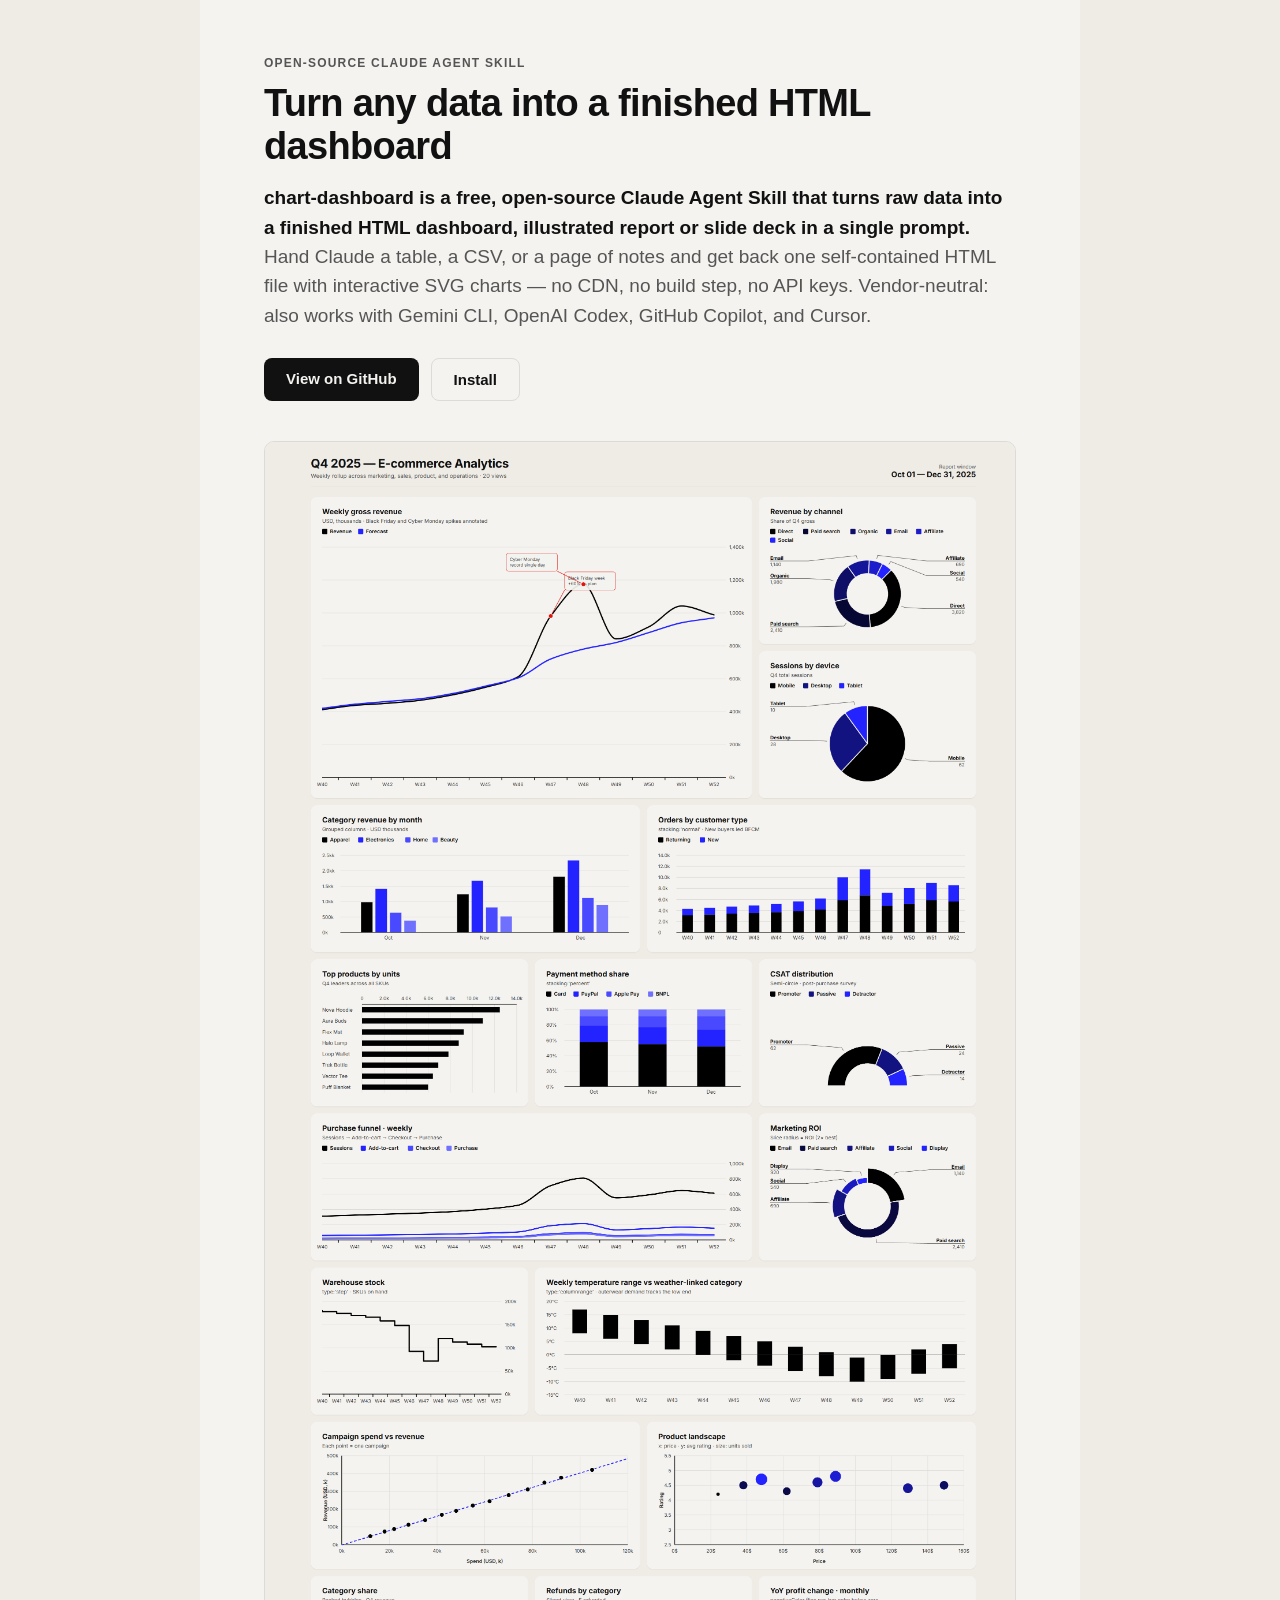
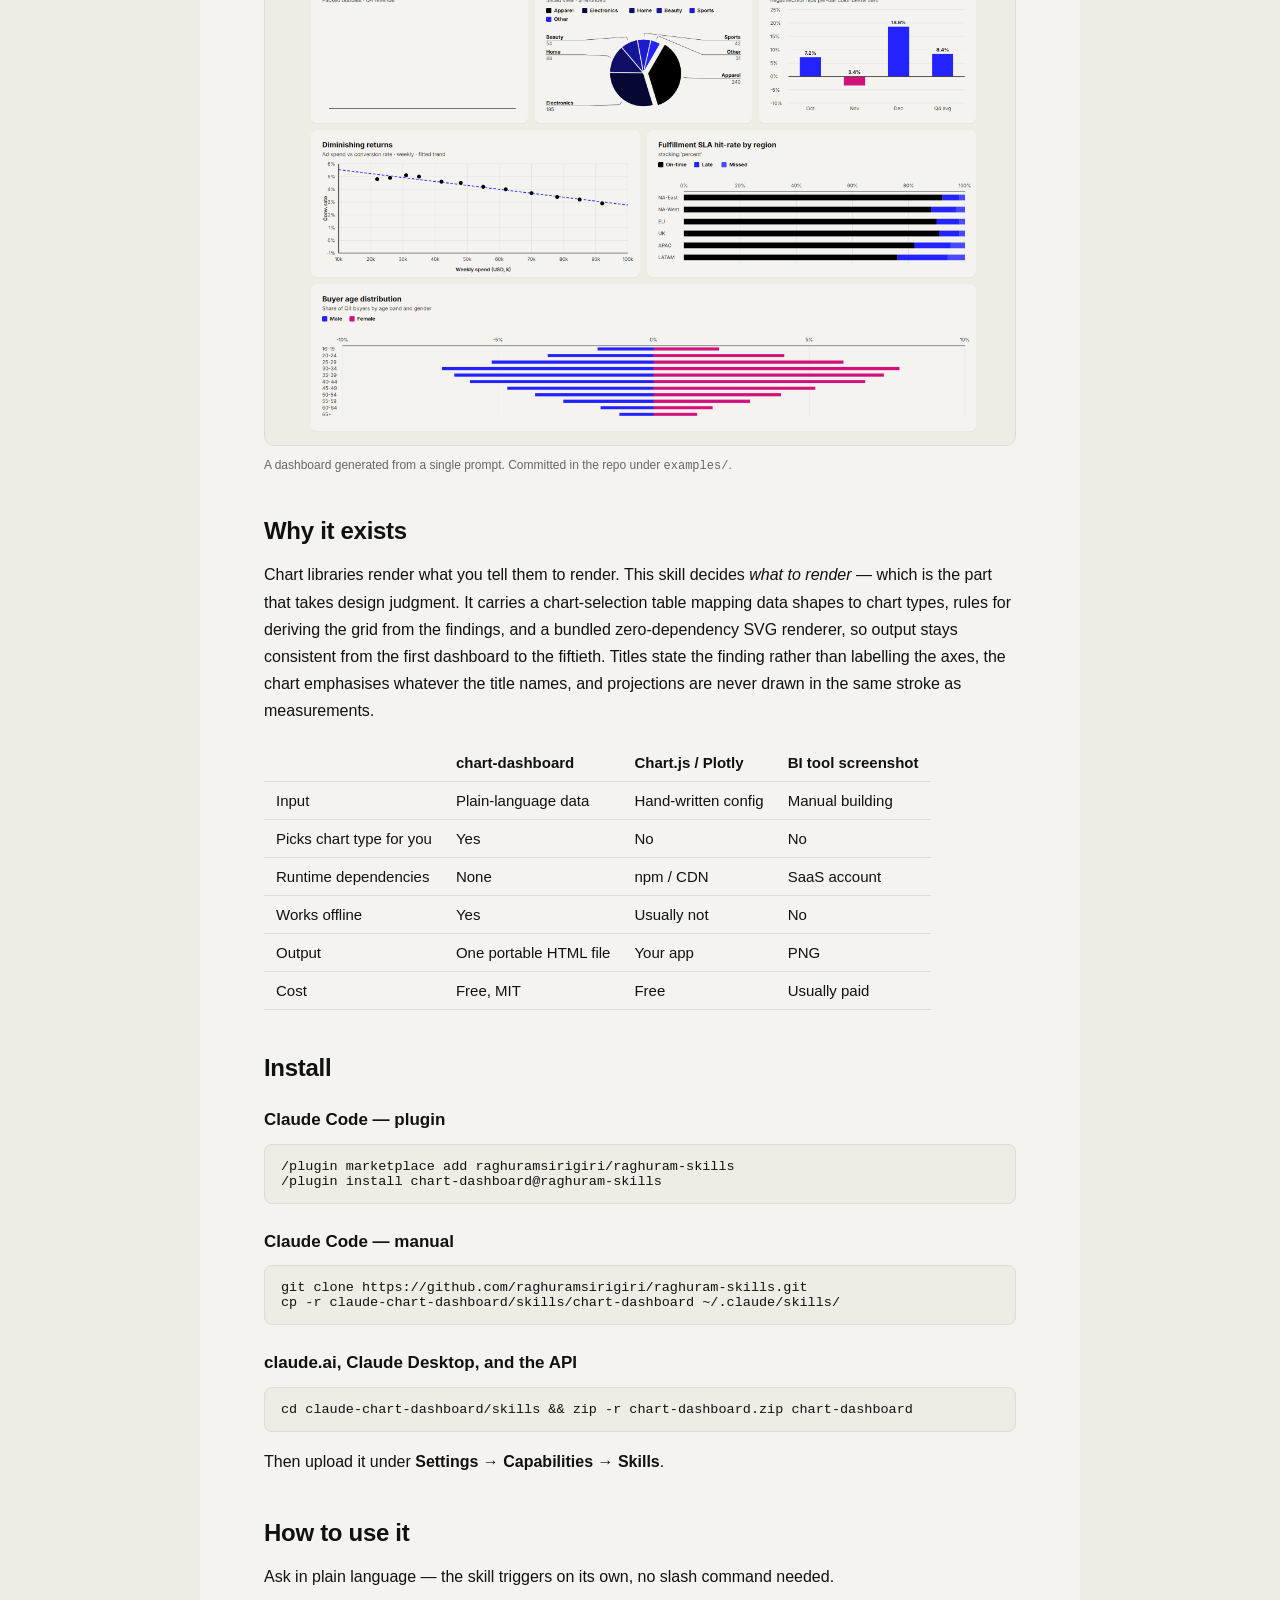
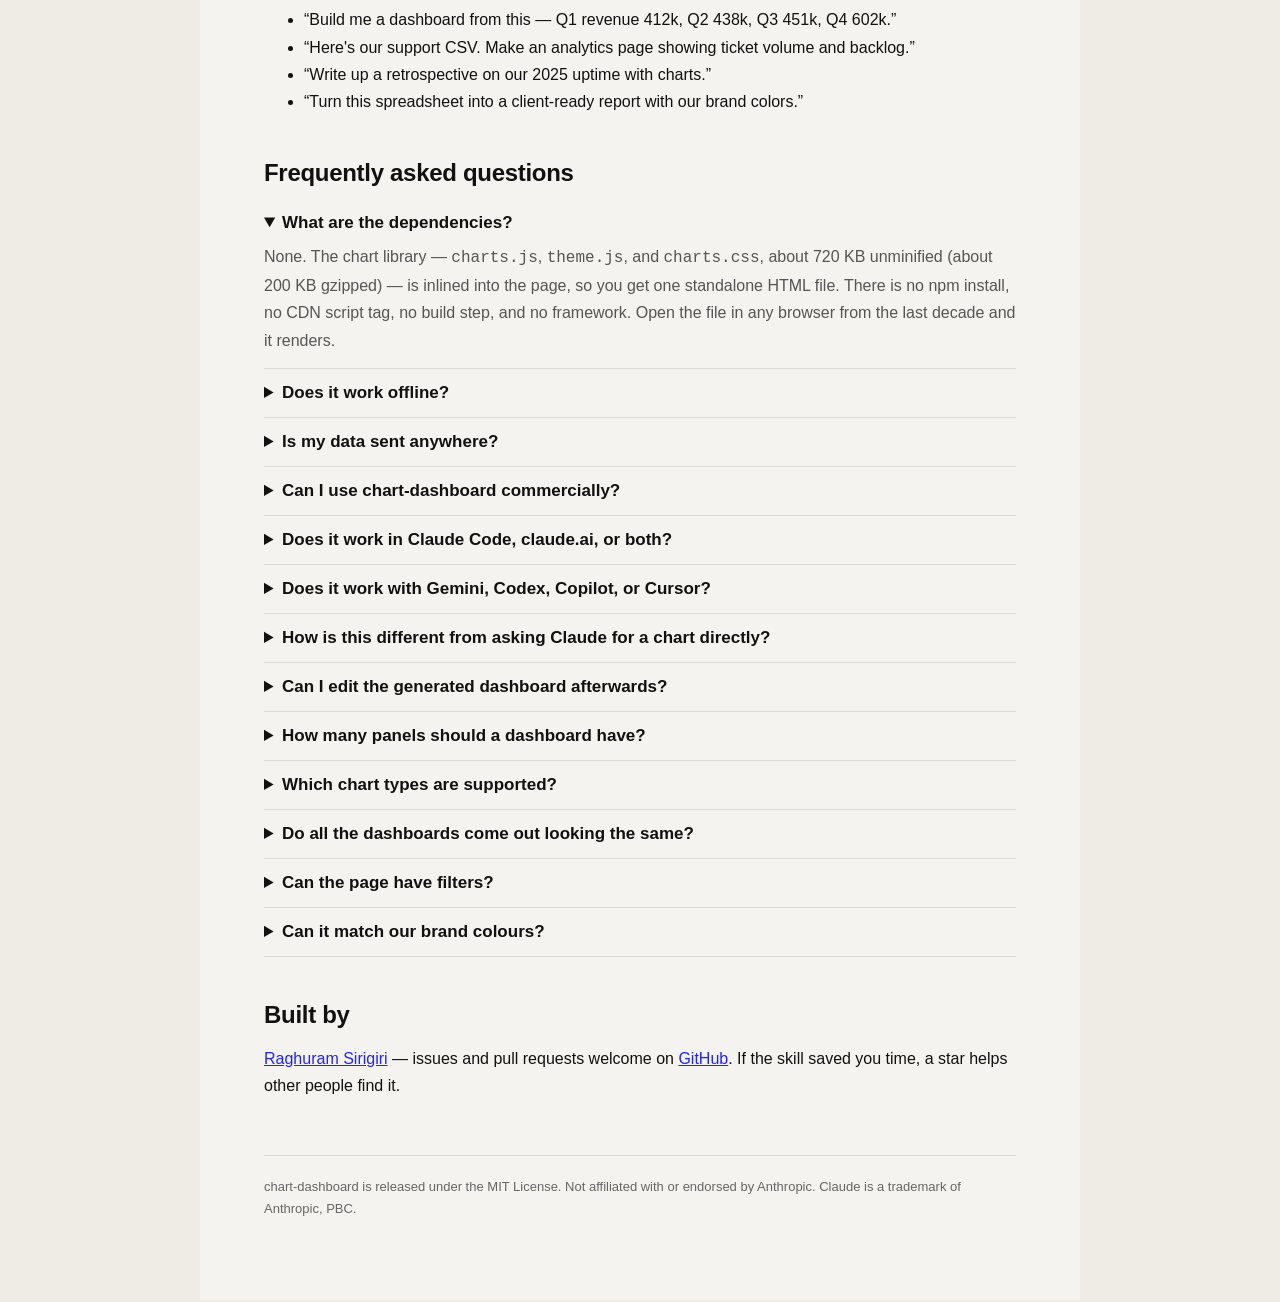
==== commit ecf47d9b: "chore: update URLs for repo rename to raghuram-skills Co-Authored-By: Claude Opus 5 <noreply@anthrop" ====
--- a/docs/index.html
+++ b/docs/index.html
@@ -5,22 +5,22 @@
 <meta name="viewport" content="width=device-width,initial-scale=1">
 <title>chart-dashboard — Claude Skill for HTML Dashboards &amp; Reports</title>
 <meta name="description" content="Free Claude Agent Skill that turns a table, CSV, or plain-language data into a self-contained HTML dashboard with interactive SVG charts. Zero dependencies.">
-<link rel="canonical" href="https://raghuramsirigiri.github.io/claude-chart-dashboard/">
+<link rel="canonical" href="https://raghuramsirigiri.github.io/raghuram-skills/">
 <meta name="author" content="Raghuram Sirigiri">
 <meta name="robots" content="index,follow,max-image-preview:large">
 
 <meta property="og:type" content="website">
 <meta property="og:site_name" content="chart-dashboard">
-<meta property="og:url" content="https://raghuramsirigiri.github.io/claude-chart-dashboard/">
+<meta property="og:url" content="https://raghuramsirigiri.github.io/raghuram-skills/">
 <meta property="og:title" content="chart-dashboard — Claude Skill for Generating HTML Dashboards from Any Data">
 <meta property="og:description" content="Turn a table, CSV, or plain-language data into a self-contained HTML dashboard with interactive SVG charts. Zero dependencies, works offline, MIT licensed.">
-<meta property="og:image" content="https://raghuramsirigiri.github.io/claude-chart-dashboard/screenshot.png">
+<meta property="og:image" content="https://raghuramsirigiri.github.io/raghuram-skills/screenshot.png">
 <meta property="og:image:alt" content="A 20-panel HTML analytics dashboard generated by the chart-dashboard Claude skill">
 
 <meta name="twitter:card" content="summary_large_image">
 <meta name="twitter:title" content="chart-dashboard — Claude Skill for Generating HTML Dashboards">
 <meta name="twitter:description" content="Turn any data into a self-contained HTML dashboard with interactive SVG charts. Zero dependencies, works offline.">
-<meta name="twitter:image" content="https://raghuramsirigiri.github.io/claude-chart-dashboard/screenshot.png">
+<meta name="twitter:image" content="https://raghuramsirigiri.github.io/raghuram-skills/screenshot.png">
 
 <script type="application/ld+json">
 {
@@ -32,13 +32,13 @@
   "applicationCategory": "DeveloperApplication",
   "applicationSubCategory": "Data Visualization",
   "operatingSystem": "Windows, macOS, Linux, Web",
-  "url": "https://raghuramsirigiri.github.io/claude-chart-dashboard/",
-  "codeRepository": "https://github.com/raghuramsirigiri/claude-chart-dashboard",
-  "downloadUrl": "https://github.com/raghuramsirigiri/claude-chart-dashboard",
+  "url": "https://raghuramsirigiri.github.io/raghuram-skills/",
+  "codeRepository": "https://github.com/raghuramsirigiri/raghuram-skills",
+  "downloadUrl": "https://github.com/raghuramsirigiri/raghuram-skills",
   "license": "https://opensource.org/licenses/MIT",
   "softwareVersion": "1.0.0",
   "programmingLanguage": "JavaScript",
-  "screenshot": "https://raghuramsirigiri.github.io/claude-chart-dashboard/screenshot.png",
+  "screenshot": "https://raghuramsirigiri.github.io/raghuram-skills/screenshot.png",
   "offers": {
     "@type": "Offer",
     "price": "0",
@@ -211,7 +211,7 @@
     Copilot, and Cursor.</p>
 
   <div class="cta">
-    <a class="btn" href="https://github.com/raghuramsirigiri/claude-chart-dashboard">View on GitHub</a>
+    <a class="btn" href="https://github.com/raghuramsirigiri/raghuram-skills">View on GitHub</a>
     <a class="btn alt" href="#install">Install</a>
   </div>
 
@@ -242,11 +242,11 @@
 
   <h2 id="install">Install</h2>
   <h3>Claude Code — plugin</h3>
-<pre><code>/plugin marketplace add raghuramsirigiri/claude-chart-dashboard
+<pre><code>/plugin marketplace add raghuramsirigiri/raghuram-skills
 /plugin install chart-dashboard@raghuram-skills</code></pre>
 
   <h3>Claude Code — manual</h3>
-<pre><code>git clone https://github.com/raghuramsirigiri/claude-chart-dashboard.git
+<pre><code>git clone https://github.com/raghuramsirigiri/raghuram-skills.git
 cp -r claude-chart-dashboard/skills/chart-dashboard ~/.claude/skills/</code></pre>
 
   <h3>claude.ai, Claude Desktop, and the API</h3>
@@ -378,7 +378,7 @@
   <h2>Built by</h2>
   <p><a href="https://github.com/raghuramsirigiri">Raghuram Sirigiri</a> — issues and
     pull requests welcome on
-    <a href="https://github.com/raghuramsirigiri/claude-chart-dashboard">GitHub</a>.
+    <a href="https://github.com/raghuramsirigiri/raghuram-skills">GitHub</a>.
     If the skill saved you time, a star helps other people find it.</p>
 
   <footer>
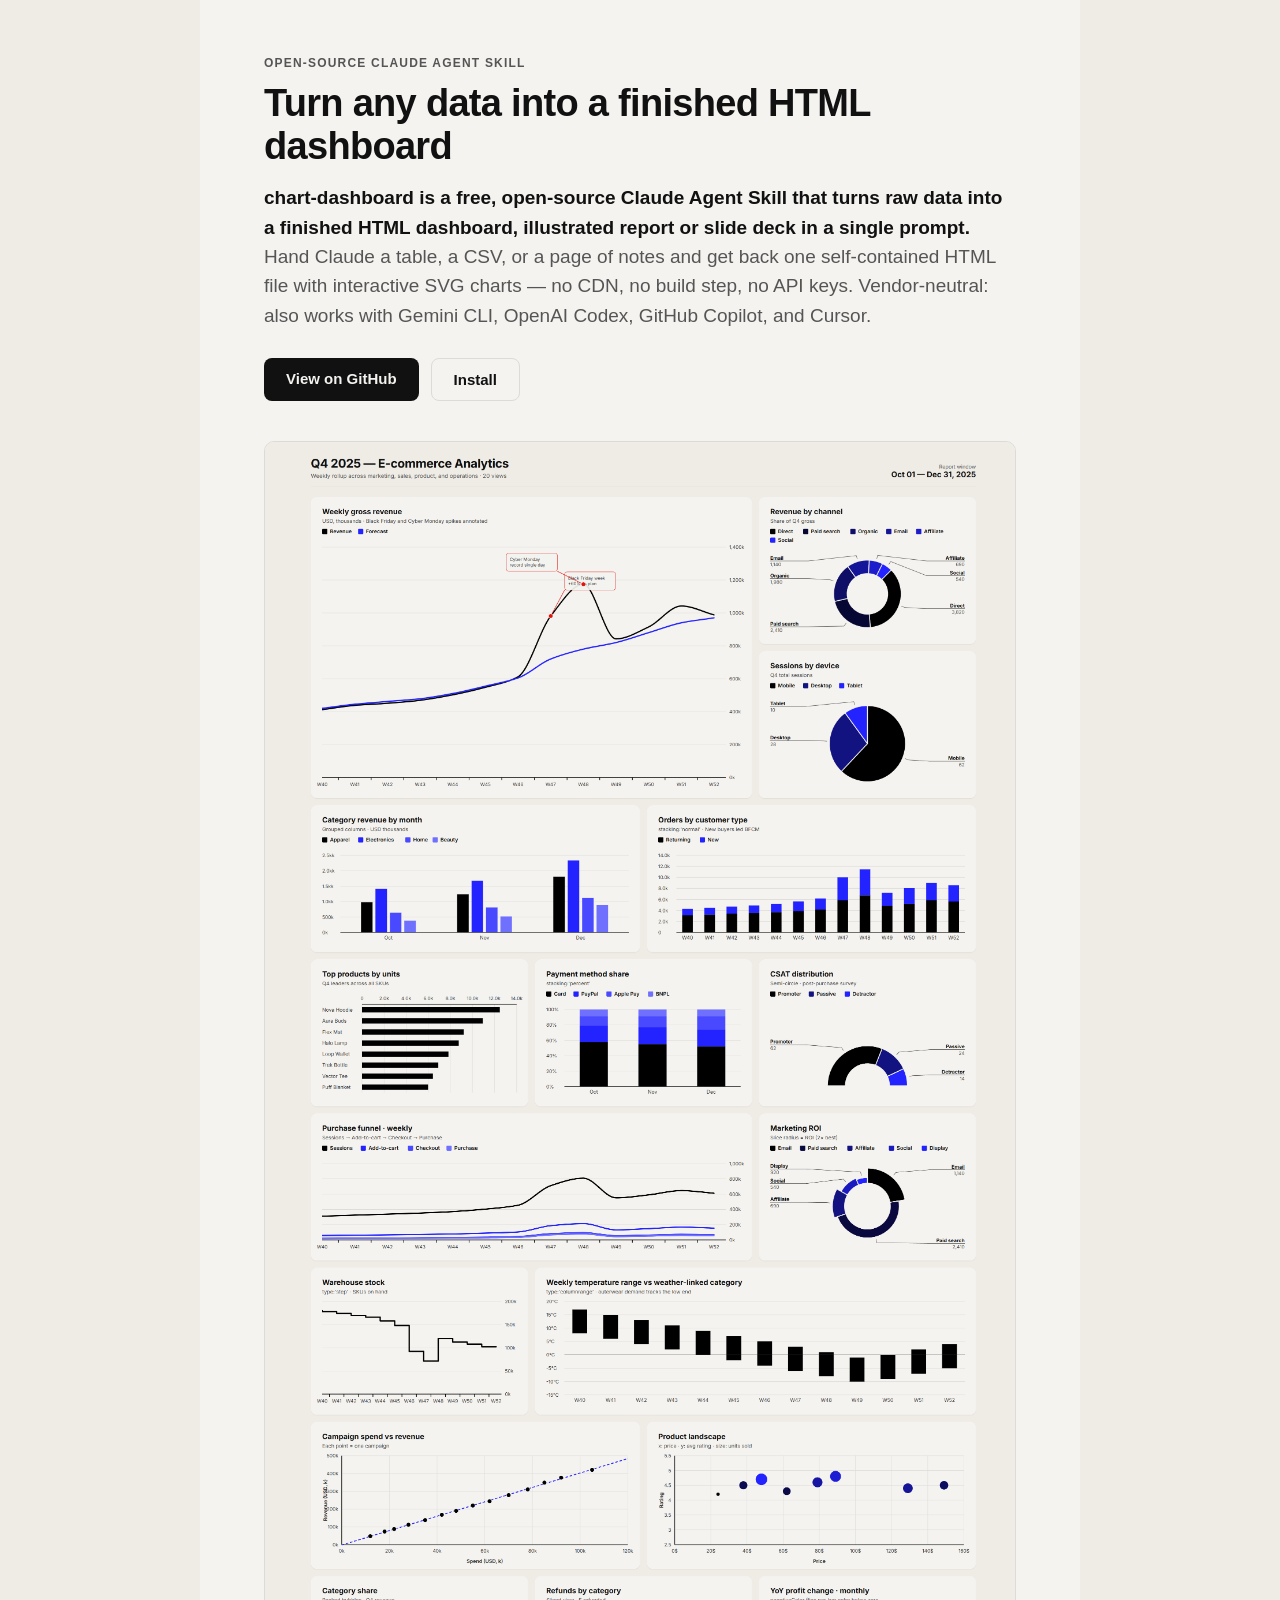
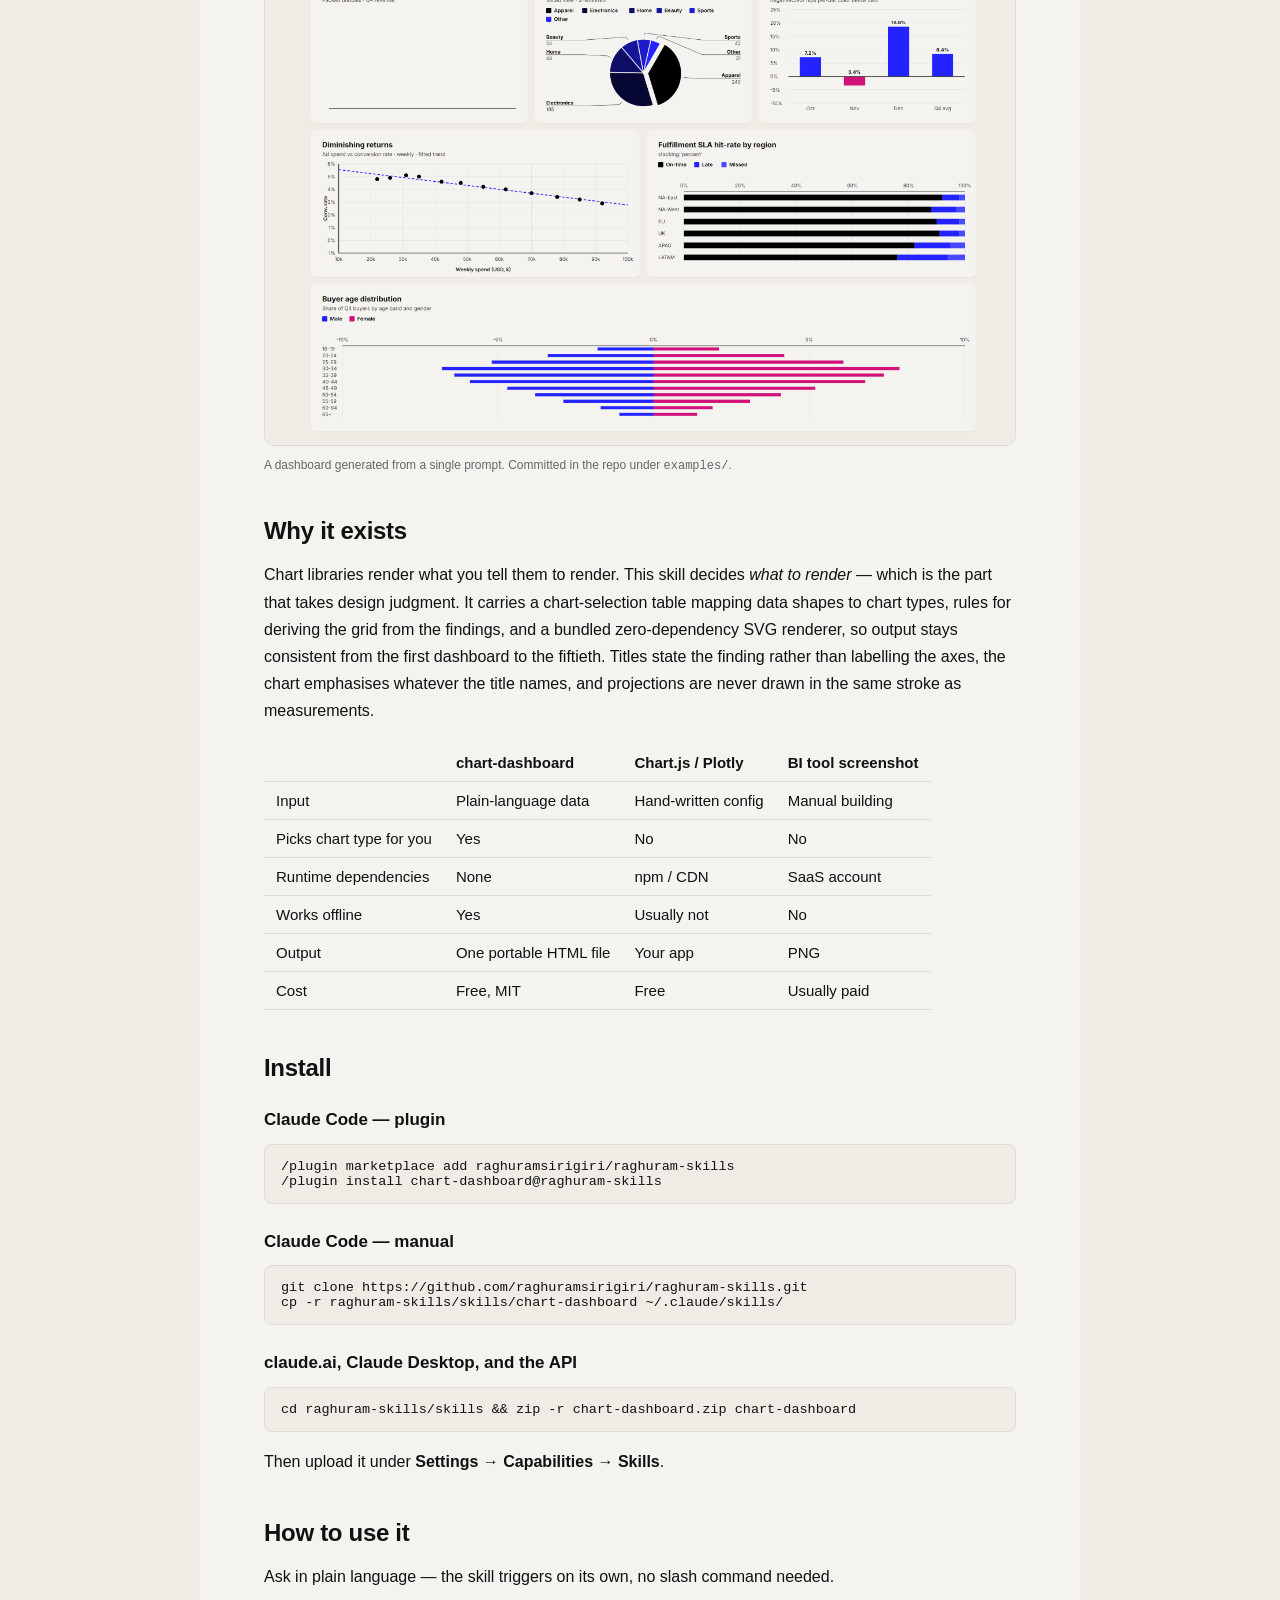
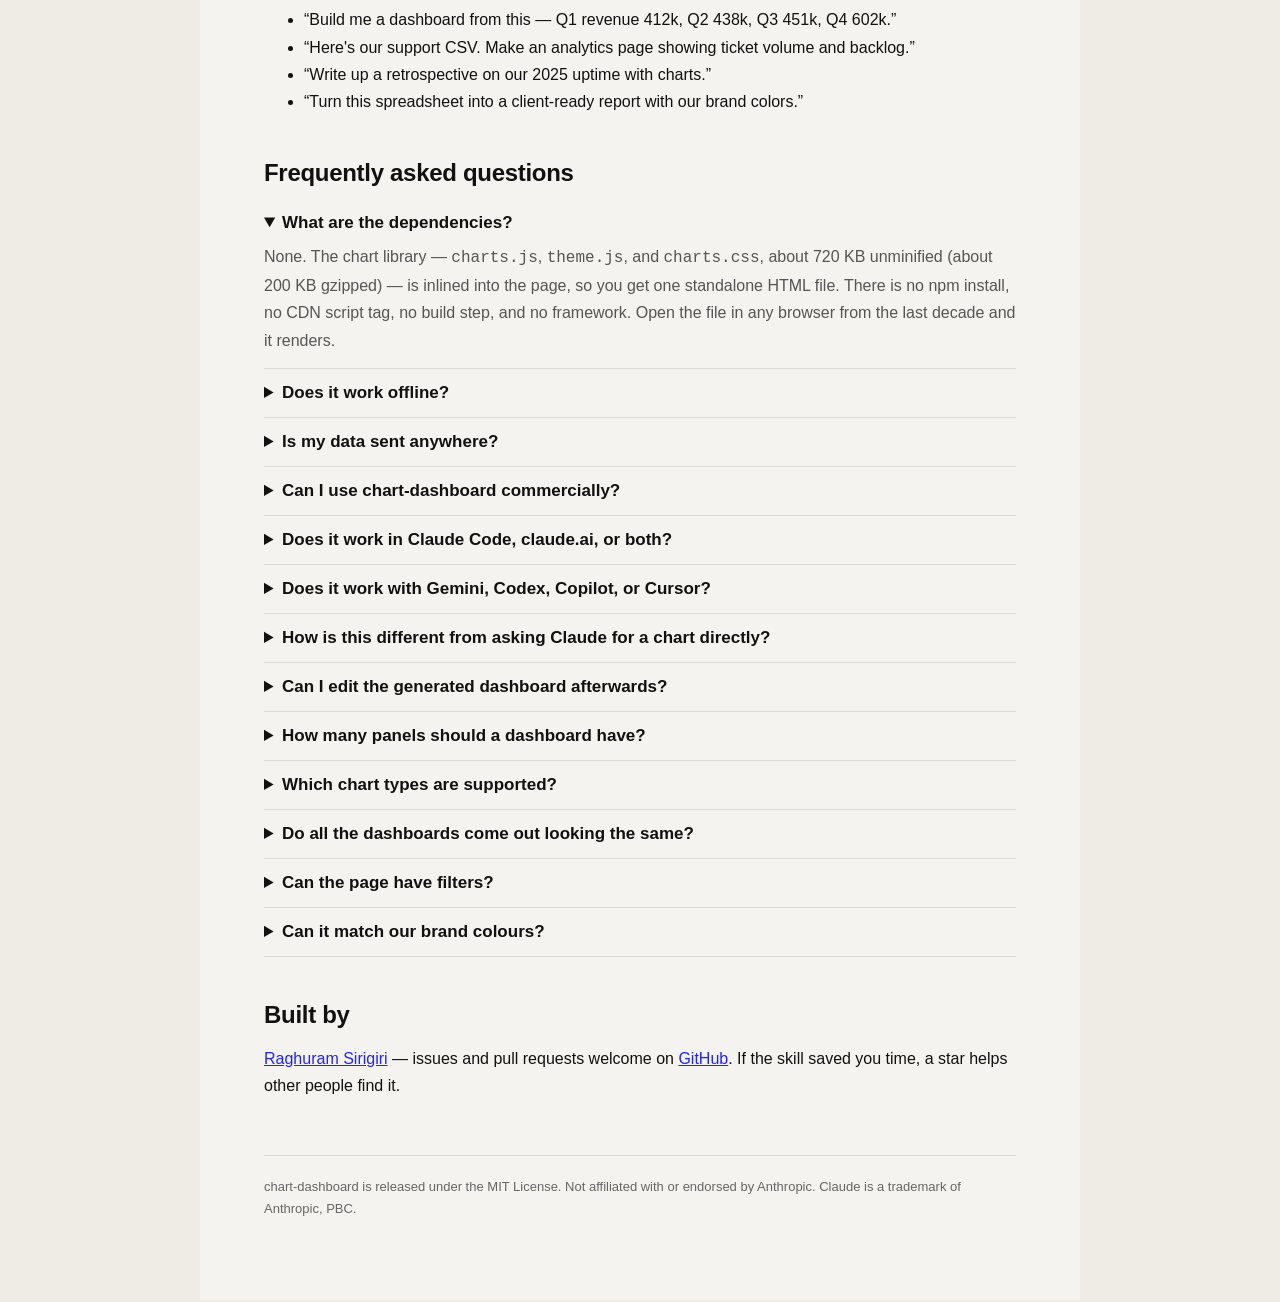
==== commit 0298c32a: "docs: fix clone folder name in manual install steps Co-Authored-By: Claude Opus 5 <noreply@anthropic" ====
--- a/docs/index.html
+++ b/docs/index.html
@@ -247,10 +247,10 @@
 
   <h3>Claude Code — manual</h3>
 <pre><code>git clone https://github.com/raghuramsirigiri/raghuram-skills.git
-cp -r claude-chart-dashboard/skills/chart-dashboard ~/.claude/skills/</code></pre>
+cp -r raghuram-skills/skills/chart-dashboard ~/.claude/skills/</code></pre>
 
   <h3>claude.ai, Claude Desktop, and the API</h3>
-<pre><code>cd claude-chart-dashboard/skills &amp;&amp; zip -r chart-dashboard.zip chart-dashboard</code></pre>
+<pre><code>cd raghuram-skills/skills &amp;&amp; zip -r chart-dashboard.zip chart-dashboard</code></pre>
   <p>Then upload it under <strong>Settings → Capabilities → Skills</strong>.</p>
 
   <h2>How to use it</h2>
